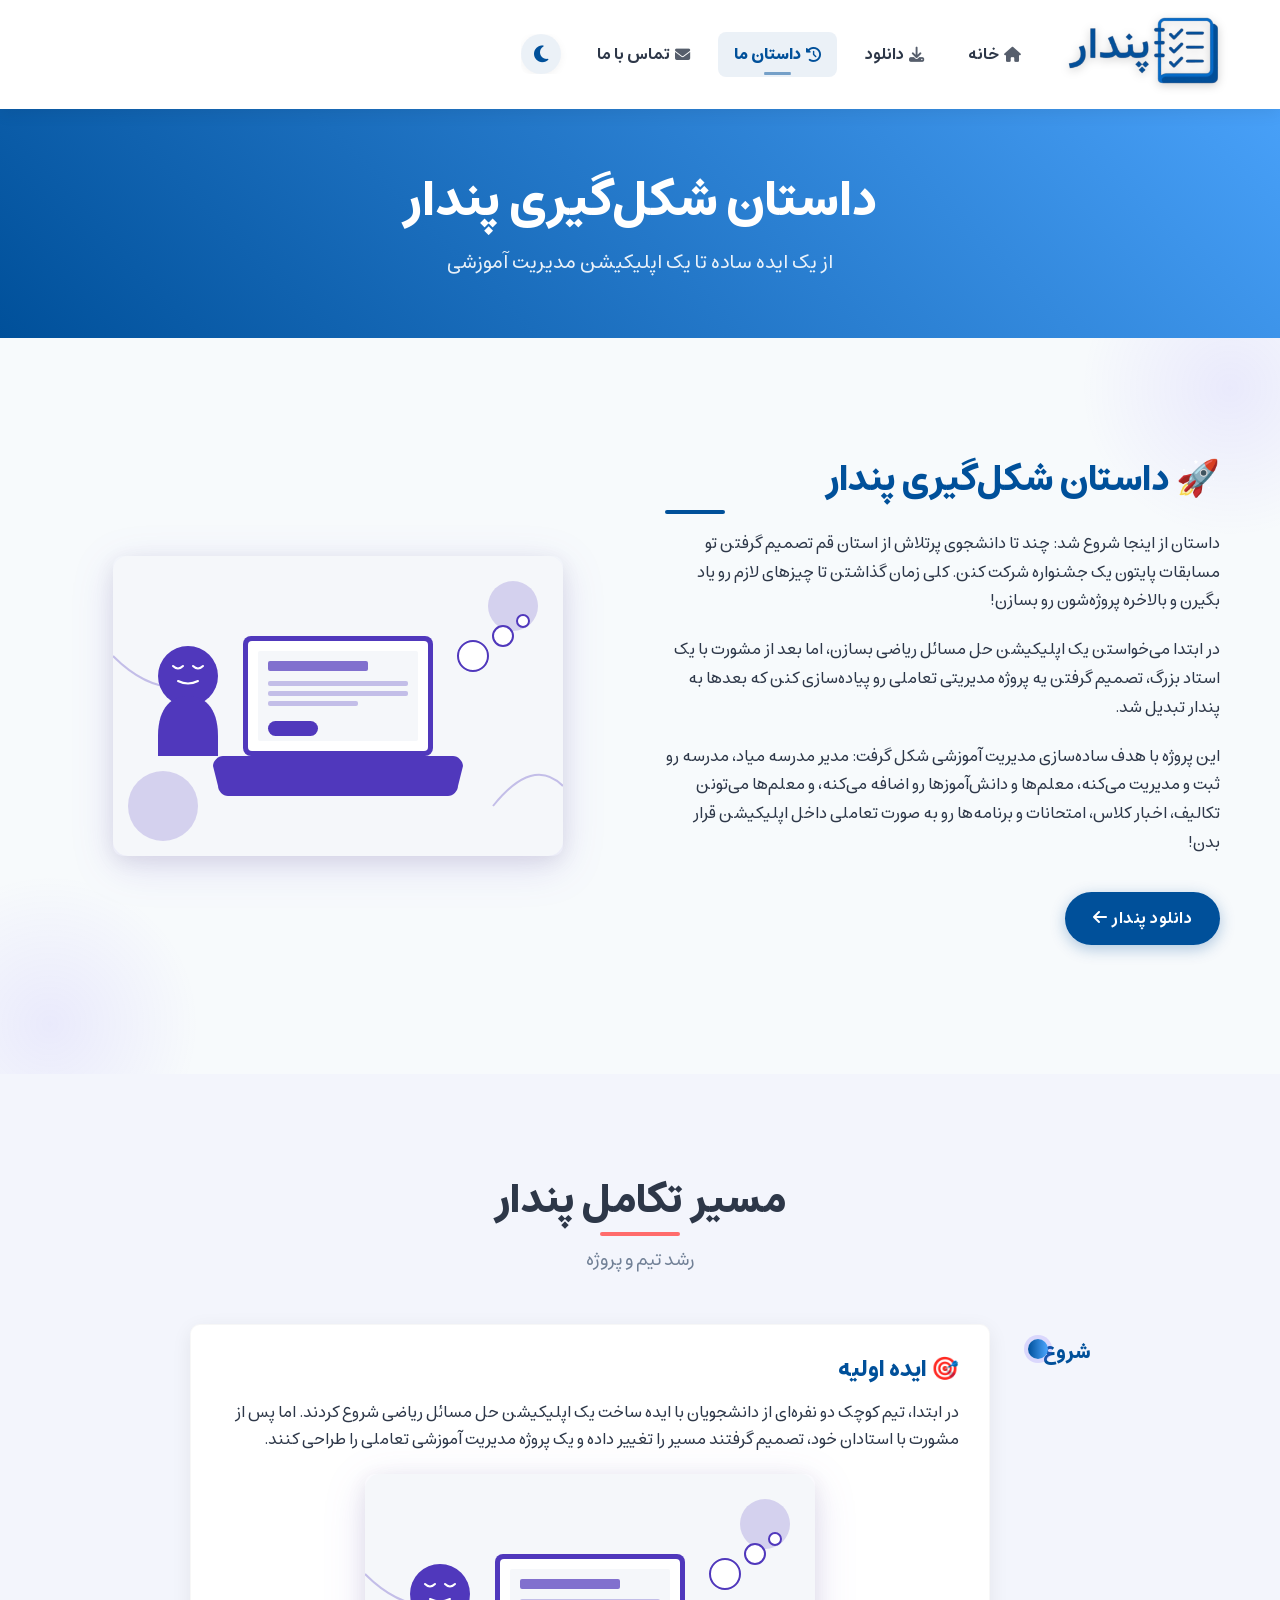
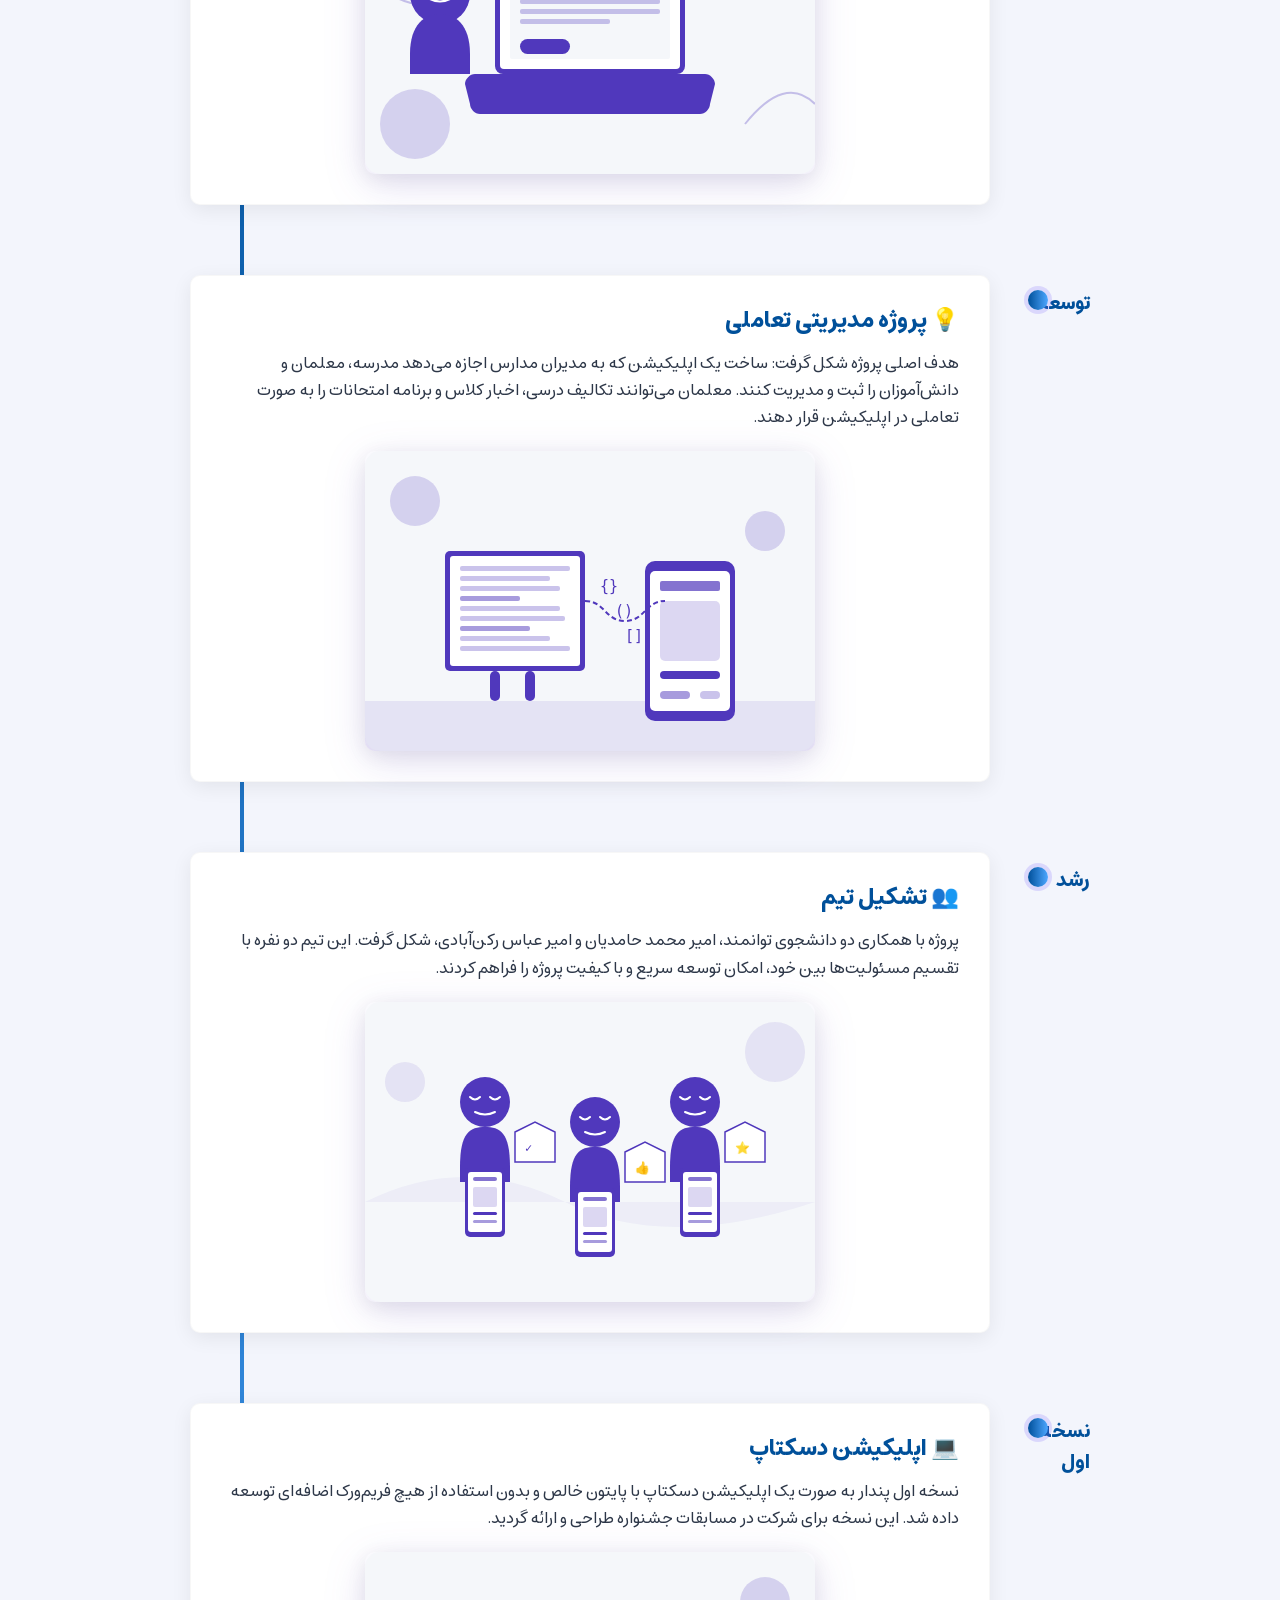
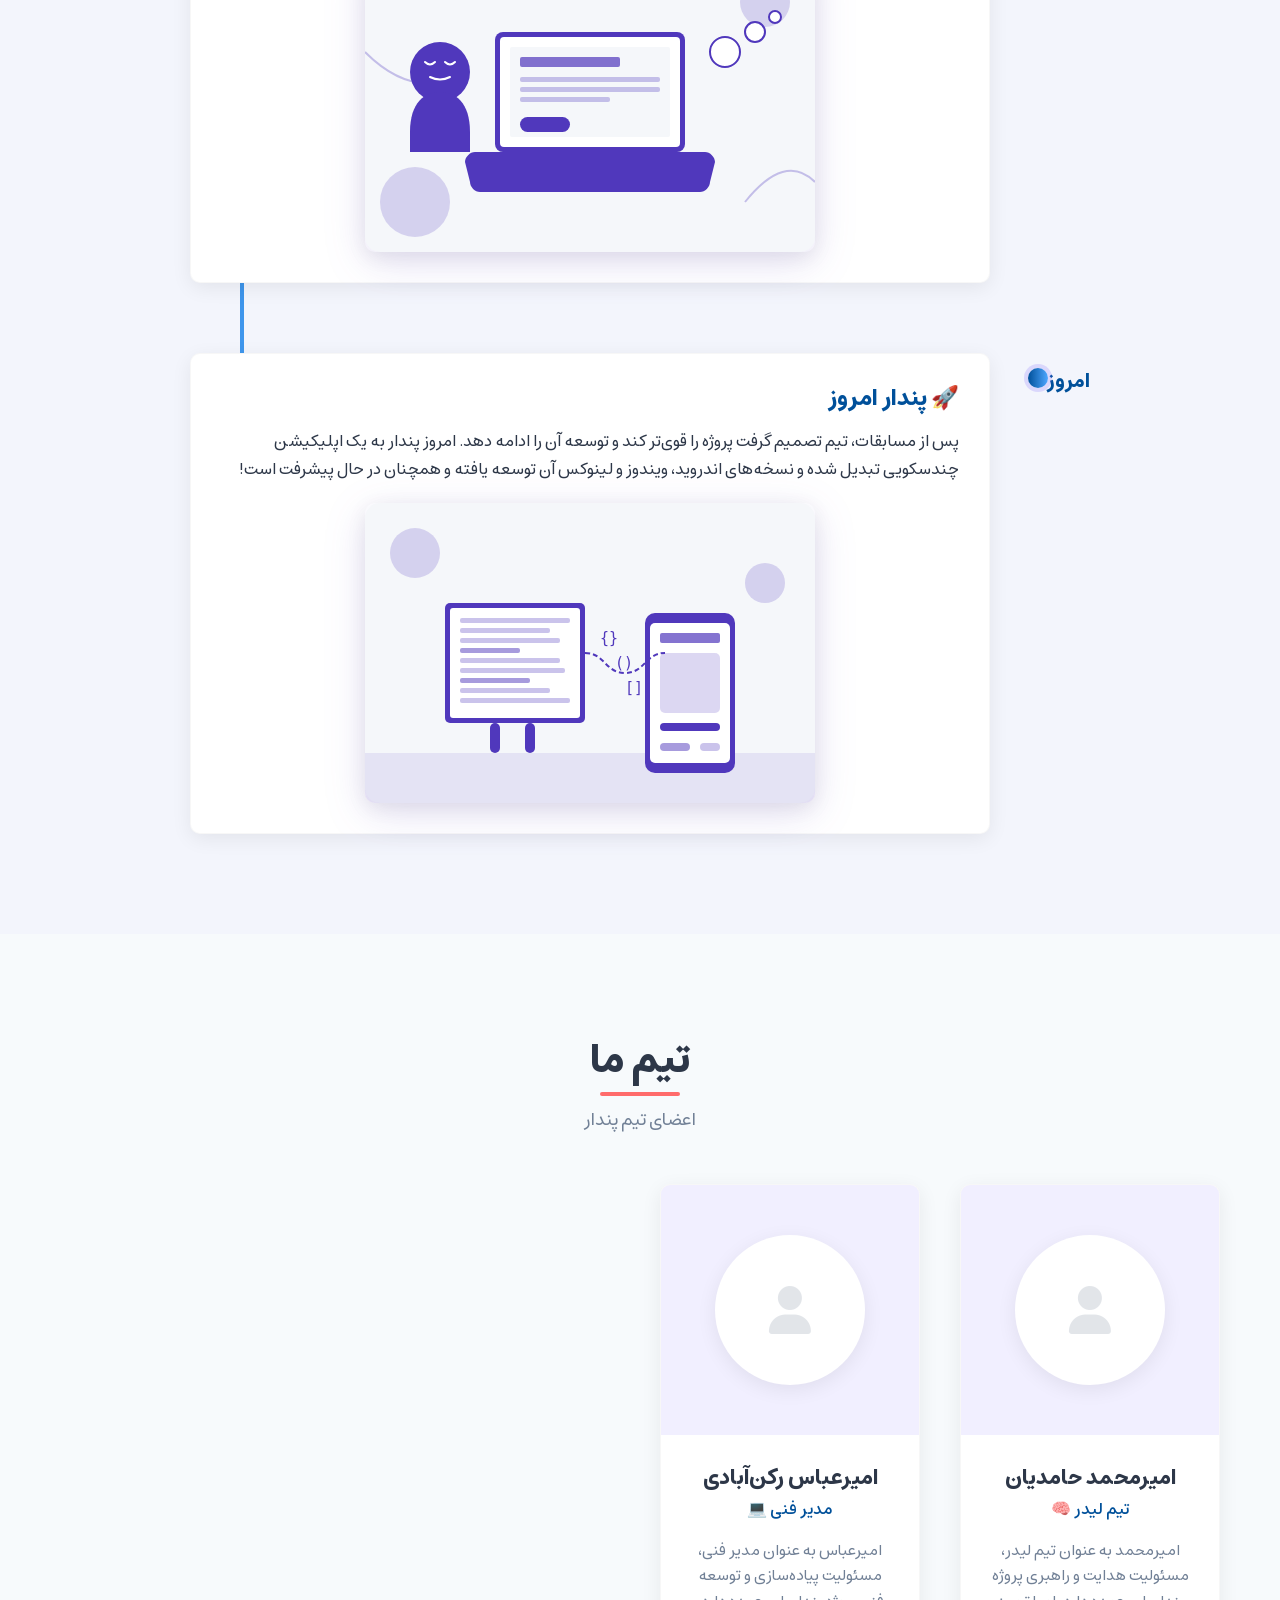
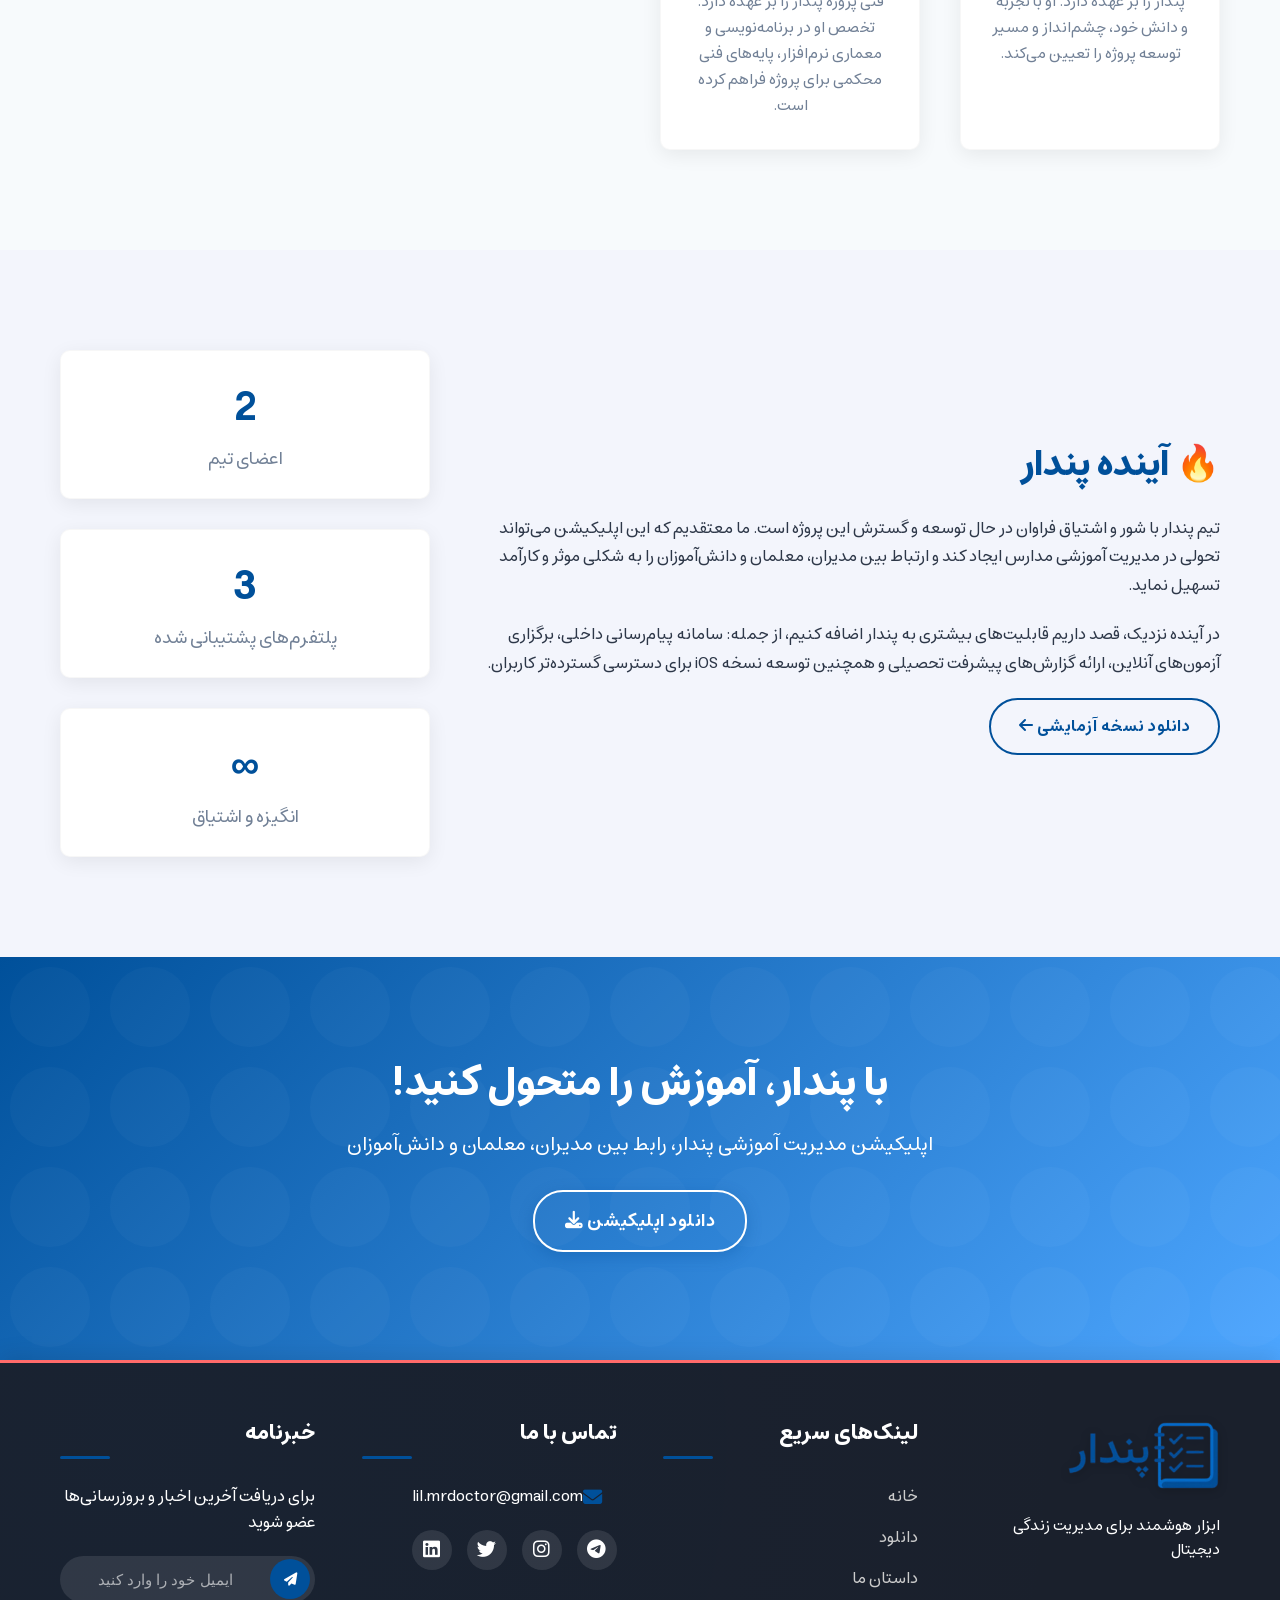
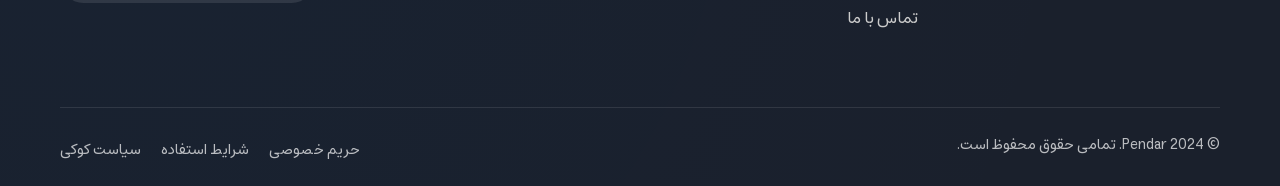
==== story.html @ fd45c507 "Add files via upload" ====
<!DOCTYPE html>
<html lang="fa" dir="rtl">
<head>
    <meta charset="UTF-8">
    <meta name="viewport" content="width=device-width, initial-scale=1.0">
    <title>داستان شکل‌گیری پندار | سامانه مدیریت آموزشی</title>
    <meta name="description" content="داستان شکل‌گیری پندار، اپلیکیشن مدیریت آموزشی که توسط دانشجویان قمی طراحی شد. آشنایی با تیم توسعه‌دهنده و مسیر تکامل پروژه از ایده تا محصول.">
    <meta name="keywords" content="پندار, داستان پندار, تیم پندار, سامانه آموزشی, استارتاپ دانشجویی, مدیریت مدارس">
    <meta name="author" content="تیم پندار">
    <meta name="robots" content="index, follow">
    <meta property="og:title" content="داستان شکل‌گیری پندار | تیم توسعه‌دهنده اپلیکیشن مدیریت آموزشی">
    <meta property="og:description" content="آشنایی با داستان شکل‌گیری اپلیکیشن پندار و تیم دو نفره توسعه‌دهنده آن. پندار با هدف ساده‌سازی مدیریت آموزشی مدارس ایجاد شده است.">
    <meta property="og:image" content="images/story-1.svg">
    <meta property="og:url" content="https://pendar-app.ir/story.html">
    <meta property="og:type" content="article">
    <meta name="twitter:card" content="summary_large_image">
    <meta name="twitter:title" content="داستان شکل‌گیری پندار | تیم توسعه‌دهنده">
    <meta name="twitter:description" content="آشنایی با تیم توسعه‌دهنده اپلیکیشن پندار و مسیر تکامل این پروژه">
    <meta name="twitter:image" content="images/story-1.svg">
    <link rel="canonical" href="https://pendar-app.ir/story.html">
    <link rel="icon" href="images/favicon.svg" type="image/svg+xml">
    <link rel="icon" href="images/logo.png" type="image/png" sizes="32x32">
    <link rel="icon" href="images/logo.png" type="image/png" sizes="16x16">
    <link rel="apple-touch-icon" href="images/logo.png">
    <link rel="stylesheet" href="css/style.css">
    <link rel="stylesheet" href="css/dark-theme.css" id="theme-style" disabled>
    <link rel="stylesheet" href="https://cdnjs.cloudflare.com/ajax/libs/font-awesome/6.4.0/css/all.min.css">
    <link rel="preconnect" href="https://fonts.googleapis.com">
    <link rel="preconnect" href="https://fonts.gstatic.com" crossorigin>
    <style>
        @font-face {
            font-family: 'Estedad';
            src: url('Estedad-v5.0-Fontjo.com/Estedad\[wght\,kshd\].woff2') format('woff2'),
                 url('Estedad-v5.0-Fontjo.com/Estedad\[wght\,kshd\].ttf') format('truetype');
            font-weight: 100 900;
            font-style: normal;
            font-display: swap;
        }
    </style>
    <link href="https://fonts.googleapis.com/css2?family=Vazirmatn:wght@300;400;500;700&display=swap" rel="stylesheet">
</head>
<body class="light-theme">
    <header>
        <nav class="navbar">
            <div class="container">
                <div class="nav-section">
                    <div class="logo">
                        <a href="index.html">
                            <img src="images/logo.png" alt="لوگو سامانه مدیریت آموزشی پندار" class="logo-img">
                        </a>
                    </div>
                    <ul class="nav-menu">
                        <li class="nav-item"><a href="index.html" class="nav-link"><i class="fas fa-home"></i> خانه</a></li>
                        <li class="nav-item"><a href="download.html" class="nav-link"><i class="fas fa-download"></i> دانلود</a></li>
                        <li class="nav-item active"><a href="story.html" class="nav-link"><i class="fas fa-history"></i> داستان ما</a></li>
                        <li class="nav-item"><a href="contact.html" class="nav-link"><i class="fas fa-envelope"></i> تماس با ما</a></li>
                        <li class="nav-item">
                            <div class="theme-switcher">
                                <button id="theme-toggle" aria-label="Toggle theme">
                                    <i class="fas fa-moon"></i>
                                </button>
                            </div>
                        </li>
                    </ul>
                </div>
                <div class="mobile-nav-controls">
                    <div class="mobile-theme-toggle" id="theme-toggle-mobile" aria-label="Toggle theme">
                        <i class="fas fa-moon"></i>
                    </div>
                    <div class="menu-toggle" aria-label="Open menu">
                        <i class="fas fa-bars"></i>
                    </div>
                </div>
            </div>
        </nav>
        <div class="page-header">
            <div class="container">
                <h1 class="page-title">داستان شکل‌گیری پندار</h1>
                <p class="page-description">از یک ایده ساده تا یک اپلیکیشن مدیریت آموزشی</p>
            </div>
        </div>
    </header>

    <section class="story-intro animate-on-scroll">
        <div class="container">
            <div class="story-content">
                <div class="story-text">
                    <h2>🚀 داستان شکل‌گیری پندار</h2>
                    <p>داستان از اینجا شروع شد: چند تا دانشجوی پرتلاش از استان قم تصمیم گرفتن تو مسابقات پایتون یک جشنواره شرکت کنن. کلی زمان گذاشتن تا چیزهای لازم رو یاد بگیرن و بالاخره پروژه‌شون رو بسازن!</p>
                    <p>در ابتدا می‌خواستن یک اپلیکیشن حل مسائل ریاضی بسازن، اما بعد از مشورت با یک استاد بزرگ، تصمیم گرفتن یه پروژه مدیریتی تعاملی رو پیاده‌سازی کنن که بعدها به پندار تبدیل شد.</p>
                    <p>این پروژه با هدف ساده‌سازی مدیریت آموزشی شکل گرفت: مدیر مدرسه میاد، مدرسه رو ثبت و مدیریت می‌کنه، معلم‌ها و دانش‌آموزها رو اضافه می‌کنه، و معلم‌ها می‌تونن تکالیف، اخبار کلاس، امتحانات و برنامه‌ها رو به صورت تعاملی داخل اپلیکیشن قرار بدن!</p>
                    <a href="download.html" class="btn btn-primary">دانلود پندار <i class="fas fa-arrow-left"></i></a>
                </div>
                <div class="story-image">
                    <img src="images/story-1.svg" alt="Pendar Journey" width="450" height="300" class="svg-image">
                </div>
            </div>
        </div>
    </section>

    <section class="timeline-section">
        <div class="container">
            <h2 class="section-title">مسیر تکامل پندار</h2>
            <p class="section-subtitle">رشد تیم و پروژه</p>
            
            <div class="timeline">
                <div class="timeline-item animate-on-scroll">
                    <div class="timeline-dot"></div>
                    <div class="timeline-date">شروع</div>
                    <div class="timeline-content">
                        <h3>🎯 ایده اولیه</h3>
                        <p>در ابتدا، تیم کوچک دو نفره‌ای از دانشجویان با ایده ساخت یک اپلیکیشن حل مسائل ریاضی شروع کردند. اما پس از مشورت با استادان خود، تصمیم گرفتند مسیر را تغییر داده و یک پروژه مدیریت آموزشی تعاملی را طراحی کنند.</p>
                        <div class="timeline-img">
                            <img src="images/story-1.svg" alt="Initial Idea" width="450" height="300" class="svg-image">
                        </div>
                    </div>
                </div>
                
                <div class="timeline-item animate-on-scroll">
                    <div class="timeline-dot"></div>
                    <div class="timeline-date">توسعه</div>
                    <div class="timeline-content">
                        <h3>💡 پروژه مدیریتی تعاملی</h3>
                        <p>هدف اصلی پروژه شکل گرفت: ساخت یک اپلیکیشن که به مدیران مدارس اجازه می‌دهد مدرسه، معلمان و دانش‌آموزان را ثبت و مدیریت کنند. معلمان می‌توانند تکالیف درسی، اخبار کلاس و برنامه امتحانات را به صورت تعاملی در اپلیکیشن قرار دهند.</p>
                        <div class="timeline-img">
                            <img src="images/story-2.svg" alt="Interactive Management Project" width="450" height="300" class="svg-image">
                        </div>
                    </div>
                </div>
                
                <div class="timeline-item animate-on-scroll">
                    <div class="timeline-dot"></div>
                    <div class="timeline-date">رشد</div>
                    <div class="timeline-content">
                        <h3>👥 تشکیل تیم</h3>
                        <p>پروژه با همکاری دو دانشجوی توانمند، امیر محمد حامدیان و امیر عباس رکن‌آبادی، شکل گرفت. این تیم دو نفره با تقسیم مسئولیت‌ها بین خود، امکان توسعه سریع و با کیفیت پروژه را فراهم کردند.</p>
                        <div class="timeline-img">
                            <img src="images/story-3.svg" alt="Team Growth" width="450" height="300" class="svg-image">
                        </div>
                    </div>
                </div>
                
                <div class="timeline-item animate-on-scroll">
                    <div class="timeline-dot"></div>
                    <div class="timeline-date">نسخه اول</div>
                    <div class="timeline-content">
                        <h3>💻 اپلیکیشن دسکتاپ</h3>
                        <p>نسخه اول پندار به صورت یک اپلیکیشن دسکتاپ با پایتون خالص و بدون استفاده از هیچ فریم‌ورک اضافه‌ای توسعه داده شد. این نسخه برای شرکت در مسابقات جشنواره طراحی و ارائه گردید.</p>
                        <div class="timeline-img">
                            <img src="images/story-1.svg" alt="Desktop Application" width="450" height="300" class="svg-image">
                        </div>
                    </div>
                </div>
                
                <div class="timeline-item animate-on-scroll">
                    <div class="timeline-dot"></div>
                    <div class="timeline-date">امروز</div>
                    <div class="timeline-content">
                        <h3>🚀 پندار امروز</h3>
                        <p>پس از مسابقات، تیم تصمیم گرفت پروژه را قوی‌تر کند و توسعه آن را ادامه دهد. امروز پندار به یک اپلیکیشن چندسکویی تبدیل شده و نسخه‌های اندروید، ویندوز و لینوکس آن توسعه یافته و همچنان در حال پیشرفت است!</p>
                        <div class="timeline-img">
                            <img src="images/story-2.svg" alt="Pendar Today" width="450" height="300" class="svg-image">
                        </div>
                    </div>
                </div>
            </div>
        </div>
    </section>

    <section class="team-section">
        <div class="container">
            <h2 class="section-title">تیم ما</h2>
            <p class="section-subtitle">اعضای تیم پندار</p>
            
            <div class="team-grid animate-on-scroll" style="justify-content: center;">
                <div class="team-member">
                    <div class="member-image">
                        <div class="member-photo"></div>
                    </div>
                    <div class="member-info">
                        <h3>امیرمحمد حامدیان</h3>
                        <p class="member-role">تیم لیدر 🧠</p>
                        <p class="member-bio">امیرمحمد به عنوان تیم لیدر، مسئولیت هدایت و راهبری پروژه پندار را بر عهده دارد. او با تجربه و دانش خود، چشم‌انداز و مسیر توسعه پروژه را تعیین می‌کند.</p>
                    </div>
                </div>
                
                <div class="team-member">
                    <div class="member-image">
                        <div class="member-photo"></div>
                    </div>
                    <div class="member-info">
                        <h3>امیرعباس رکن‌آبادی</h3>
                        <p class="member-role">مدیر فنی 💻</p>
                        <p class="member-bio">امیرعباس به عنوان مدیر فنی، مسئولیت پیاده‌سازی و توسعه فنی پروژه پندار را بر عهده دارد. تخصص او در برنامه‌نویسی و معماری نرم‌افزار، پایه‌های فنی محکمی برای پروژه فراهم کرده است.</p>
                    </div>
                </div>
            </div>
        </div>
    </section>

    <section class="vision-section">
        <div class="container">
            <div class="vision-content animate-on-scroll">
                <div class="vision-text">
                    <h2>🔥 آینده پندار</h2>
                    <p>تیم پندار با شور و اشتیاق فراوان در حال توسعه و گسترش این پروژه است. ما معتقدیم که این اپلیکیشن می‌تواند تحولی در مدیریت آموزشی مدارس ایجاد کند و ارتباط بین مدیران، معلمان و دانش‌آموزان را به شکلی موثر و کارآمد تسهیل نماید.</p>
                    <p>در آینده نزدیک، قصد داریم قابلیت‌های بیشتری به پندار اضافه کنیم، از جمله: سامانه پیام‌رسانی داخلی، برگزاری آزمون‌های آنلاین، ارائه گزارش‌های پیشرفت تحصیلی و همچنین توسعه نسخه iOS برای دسترسی گسترده‌تر کاربران.</p>
                    <a href="download.html" class="btn btn-outline">دانلود نسخه آزمایشی <i class="fas fa-arrow-left"></i></a>
                </div>
                <div class="vision-stats">
                    <div class="stat-item">
                        <span class="stat-value">2</span>
                        <span class="stat-label">اعضای تیم</span>
                    </div>
                    <div class="stat-item">
                        <span class="stat-value">3</span>
                        <span class="stat-label">پلتفرم‌های پشتیبانی شده</span>
                    </div>
                    <div class="stat-item">
                        <span class="stat-value">∞</span>
                        <span class="stat-label">انگیزه و اشتیاق</span>
                    </div>
                </div>
            </div>
        </div>
    </section>

    <section class="cta-section animate-on-scroll">
        <div class="container">
            <div class="cta-content">
                <h2>با پندار، آموزش را متحول کنید!</h2>
                <p>اپلیکیشن مدیریت آموزشی پندار، رابط بین مدیران، معلمان و دانش‌آموزان</p>
                <a href="download.html" class="btn btn-primary">دانلود اپلیکیشن <i class="fas fa-download"></i></a>
            </div>
        </div>
    </section>

    <footer>
        <div class="container">
            <div class="footer-content">
                <div class="footer-logo">
                    <img src="images/logo.png" alt="Pendar Logo" class="logo-img">
                    <p>ابزار هوشمند برای مدیریت زندگی دیجیتال</p>
                </div>
                <div class="footer-links">
                    <h4>لینک‌های سریع</h4>
                    <ul>
                        <li><a href="index.html">خانه</a></li>
                        <li><a href="download.html">دانلود</a></li>
                        <li><a href="story.html">داستان ما</a></li>
                        <li><a href="contact.html">تماس با ما</a></li>
                    </ul>
                </div>
                <div class="footer-contact">
                    <h4>تماس با ما</h4>
                    <p><i class="fas fa-envelope"></i> lil.mrdoctor@gmail.com</p>
                    <div class="social-links">
                        <a href="#" aria-label="Telegram"><i class="fab fa-telegram"></i></a>
                        <a href="#" aria-label="Instagram"><i class="fab fa-instagram"></i></a>
                        <a href="#" aria-label="Twitter"><i class="fab fa-twitter"></i></a>
                        <a href="#" aria-label="LinkedIn"><i class="fab fa-linkedin"></i></a>
                    </div>
                </div>
                <div class="footer-newsletter">
                    <h4>خبرنامه</h4>
                    <p>برای دریافت آخرین اخبار و بروزرسانی‌ها عضو شوید</p>
                    <form class="newsletter-form">
                        <input type="email" placeholder="ایمیل خود را وارد کنید" required>
                        <button type="submit"><i class="fas fa-paper-plane"></i></button>
                    </form>
                </div>
            </div>
            <div class="footer-bottom">
                <p>© 2024 Pendar. تمامی حقوق محفوظ است.</p>
                <div class="footer-bottom-links">
                    <a href="#">حریم خصوصی</a>
                    <a href="#">شرایط استفاده</a>
                    <a href="#">سیاست کوکی</a>
                </div>
            </div>
        </div>
    </footer>

    <script src="js/script.js"></script>
</body>
</html>
---- css/style.css ----
/* Base & Reset Styles */
:root[data-theme="light"] {
    --primary-color: #00509a;
    --secondary-color: #4DA6FF;
    --accent-color: #FF6B6B;
    --accent-soft: #FFAE57;
    --text-color: #2D3748;
    --text-light: #718096;
    --bg-color: #F7FAFC;
    --card-bg: #FFFFFF;
    --header-bg: linear-gradient(45deg, #00509a, #4DA6FF);
    --footer-bg: #1A202C;
    --shadow: 0 5px 20px rgba(0, 0, 0, 0.07);
    --shadow-hover: 0 10px 30px rgba(0, 80, 154, 0.15);
    --border-radius: 10px;
    --transition: all 0.3s ease;
    --menu-bg: #FFFFFF;
}

:root[data-theme="dark"] {
    --primary-color: #00509a;
    --secondary-color: #4DA6FF;
    --accent-color: #FF6B6B;
    --accent-soft: #FFAE57;
    --text-color: #E2E8F0;
    --text-light: #A0AEC0;
    --bg-color: #1A202C;
    --card-bg: #2D3748;
    --header-bg: linear-gradient(45deg, #00509a, #4DA6FF);
    --footer-bg: #171923;
    --shadow: 0 5px 20px rgba(0, 0, 0, 0.3);
    --shadow-hover: 0 10px 30px rgba(0, 80, 154, 0.2);
    --menu-bg: #000000;
}

* {
    margin: 0;
    padding: 0;
    box-sizing: border-box;
}

html {
    scroll-behavior: smooth;
}

body {
    font-family: 'Estedad', sans-serif;
    line-height: 1.6;
    color: var(--text-color);
    background-color: var(--bg-color);
    transition: background-color 0.3s ease, color 0.3s ease;
}

a {
    text-decoration: none;
    color: var(--primary-color);
    transition: var(--transition);
}

a:hover {
    color: var(--secondary-color);
}

ul {
    list-style: none;
}

img {
    max-width: 100%;
    height: auto;
}

.container {
    max-width: 1200px;
    margin: 0 auto;
    padding: 0 20px;
}

/* Typography */
h1, h2, h3, h4, h5, h6 {
    font-weight: 700;
    line-height: 1.3;
    margin-bottom: 15px;
}

.section-title {
    text-align: center;
    font-size: 2.5rem;
    margin-bottom: 20px;
    position: relative;
}

.section-title::after {
    content: '';
    position: absolute;
    bottom: -10px;
    left: 50%;
    transform: translateX(-50%);
    width: 80px;
    height: 4px;
    background: #FF6B6B;
    border-radius: 2px;
}

.section-subtitle {
    text-align: center;
    color: var(--text-light);
    max-width: 700px;
    margin: 0 auto 50px;
    font-size: 1.1rem;
}

/* Buttons */
.btn {
    display: inline-block;
    padding: 14px 28px;
    border-radius: 30px;
    font-weight: 600;
    cursor: pointer;
    transition: var(--transition);
    text-align: center;
    border: none;
    outline: none;
    position: relative;
    overflow: hidden;
    z-index: 1;
    letter-spacing: 0.5px;
}

.btn::before {
    content: '';
    position: absolute;
    top: 0;
    left: 0;
    width: 0%;
    height: 100%;
    background-color: rgba(255, 255, 255, 0.2);
    transition: all 0.5s ease;
    z-index: -1;
    transform: skewX(-15deg);
}

.btn:hover::before {
    width: 100%;
}

.btn-primary {
    background-color: var(--primary-color);
    color: white;
    box-shadow: 0 4px 15px rgba(0, 80, 154, 0.3);
}

.btn-primary:hover {
    background-color: var(--secondary-color);
    transform: translateY(-3px);
    box-shadow: 0 10px 20px rgba(0, 80, 154, 0.4);
    color: white;
}

.btn-outline {
    background-color: transparent;
    color: var(--primary-color);
    border: 2px solid var(--primary-color);
}

.btn-outline:hover {
    background-color: var(--primary-color);
    color: white;
    transform: translateY(-3px);
}

/* Header & Navigation */
header {
    background: var(--header-bg);
    color: white;
    position: relative;
    padding-top: 90px;
}

.navbar {
    padding: 15px 0;
    display: flex;
    align-items: center;
    position: fixed;
    top: 0;
    left: 0;
    right: 0;
    z-index: 1000;
    transition: all 0.3s ease;
    background-color: var(--menu-bg);
    border-bottom: none;
    box-shadow: 0 5px 15px rgba(0, 0, 0, 0.07);
    transition: all 0.4s ease;
}

.navbar.sticky {
    background-color: var(--menu-bg);
    padding: 12px 0;
    box-shadow: 0 5px 20px rgba(0, 0, 0, 0.12);
}

.dark-theme .navbar.sticky {
    background-color: var(--menu-bg);
    box-shadow: 0 5px 20px rgba(0, 0, 0, 0.3);
}

.navbar .container {
    display: flex;
    align-items: center;
    justify-content: flex-start;
    width: 100%;
    position: relative;
}

.logo {
    margin-left: 0;
    margin-right: 0;
    transition: var(--transition);
}

.logo-img { 
    height: 70px;
    width: auto;
    transition: var(--transition);
    filter: drop-shadow(0 2px 5px rgba(0, 0, 0, 0.2));
}

/* Maintain logo color in dark theme */
.dark-theme .logo-img {
    filter: drop-shadow(0 2px 5px rgba(0, 0, 0, 0.3));
}

.logo:hover {
    transform: scale(1.05);
}

.logo:hover .logo-img {
    filter: drop-shadow(0 4px 8px rgba(0, 0, 0, 0.3));
}

.dark-theme .logo:hover .logo-img {
    filter: drop-shadow(0 4px 8px rgba(0, 0, 0, 0.4));
}

/* ایجاد یک container برای منو و لوگو */
.nav-section {
    display: flex;
    align-items: center;
    justify-content: flex-start;
    width: 100%;
    gap: 30px;
}

.nav-menu {
    display: flex;
    gap: 12px;
    margin-left: auto;
}

.nav-item {
    border-radius: 8px;
    transition: all 0.3s cubic-bezier(0.25, 0.46, 0.45, 0.94);
    position: relative;
    overflow: hidden;
}

.nav-item::before {
    content: '';
    position: absolute;
    top: 0;
    left: 0;
    width: 100%;
    height: 100%;
    background: linear-gradient(45deg, rgba(0, 80, 154, 0.05), transparent);
    transform: translateX(-100%);
    transition: transform 0.3s ease;
    z-index: 0;
}

.nav-item:hover::before {
    transform: translateX(0);
}

.nav-item:not(.active):hover {
    transform: translateY(-3px);
}

/* افزودن خط زیر آیتم منوی فعال */
.nav-item.active::after {
    content: '';
    position: absolute;
    bottom: 2px;
    left: 15px;
    right: 15px;
    height: 3px;
    background: var(--primary-color);
    border-radius: 3px;
    transform: scaleX(0.3);
    transition: transform 0.3s ease, opacity 0.3s ease;
    opacity: 0.5;
}

.nav-item.active:hover::after {
    transform: scaleX(1);
    opacity: 1;
}

.nav-link {
    padding: 10px 16px;
    font-weight: 600;
    display: flex;
    align-items: center;
    color: var(--text-color);
    transition: color 0.3s ease;
    position: relative;
}

.nav-link i {
    margin-left: 8px;
    font-size: 0.95rem;
    transition: transform 0.3s ease, opacity 0.3s ease;
    opacity: 0.75;
}

.nav-link:hover i {
    opacity: 1;
    transform: translateX(-4px);
}

.nav-item.active {
    background-color: rgba(0, 80, 154, 0.08);
}

.nav-item.active .nav-link {
    color: var(--primary-color);
    font-weight: 700;
}

.nav-item.active .nav-link i {
    color: var(--primary-color);
    opacity: 1;
}

.navbar.sticky .nav-link {
    color: #8a2be2;
}

.dark-theme .navbar .nav-link {
    color: #ffffff;
}

.dark-theme .navbar.sticky .nav-link {
    color: #ffffff;
}

/* انتقال دکمه تغییر تم کنار منو */
.theme-switcher {
    display: flex;
    align-items: center;
    margin-right: 8px;
    position: relative;
    z-index: 5;
}

#theme-toggle {
    background: transparent;
    border: none;
    cursor: pointer;
    width: 40px;
    height: 40px;
    border-radius: 50%;
    display: flex;
    align-items: center;
    justify-content: center;
    color: var(--primary-color);
    font-size: 1.2rem;
    transition: all 0.3s ease;
    background-color: rgba(0, 80, 154, 0.08);
    box-shadow: 0 2px 8px rgba(0, 0, 0, 0.05);
}

.navbar.sticky #theme-toggle {
    color: var(--primary-color);
}

.dark-theme .navbar.sticky #theme-toggle {
    color: white;
}

#theme-toggle:hover {
    background-color: var(--primary-color);
    color: white;
}

.menu-toggle {
    display: none;
    color: var(--primary-color);
    cursor: pointer;
    width: 45px;
    height: 45px;
    border-radius: 12px;
    align-items: center;
    justify-content: center;
    font-size: 1.3rem;
    background-color: rgba(0, 80, 154, 0.07);
    transition: var(--transition);
    box-shadow: 0 2px 10px rgba(0, 0, 0, 0.05);
}

.navbar.sticky .menu-toggle {
    color: var(--primary-color);
}

.dark-theme .navbar.sticky .menu-toggle {
    color: white;
}

.menu-toggle:hover {
    background-color: var(--primary-color);
    color: white;
}

/* Hero Section */
.hero {
    padding: 70px 0 120px;
    overflow: hidden;
    position: relative;
}

.hero::after {
    content: '';
    position: absolute;
    bottom: 0;
    left: 0;
    width: 100%;
    height: 80px;
    background: linear-gradient(to top right, var(--bg-color) 49%, transparent 51%);
}

.hero .container {
    display: flex;
    justify-content: space-between;
    align-items: center;
    flex-wrap: wrap;
}

.hero-content {
    flex: 1;
    padding-right: 60px;
}

.hero-image {
    flex: 1;
    display: flex;
    justify-content: center;
    position: relative;
    overflow: hidden;
    min-height: 350px;
}

.hero-image::before {
    content: "";
    position: absolute;
    top: -5%;
    left: -5%;
    right: -5%;
    bottom: -5%;
    background: rgba(123, 97, 255, 0.08);
    border-radius: 30% 70% 70% 30% / 30% 30% 70% 70%;
    z-index: -1;
    animation: morphBlob 10s infinite alternate ease-in-out;
}

@keyframes morphBlob {
    0% {
        border-radius: 30% 70% 70% 30% / 30% 30% 70% 70%;
    }
    33% {
        border-radius: 70% 30% 30% 70% / 70% 70% 30% 30%;
    }
    66% {
        border-radius: 30% 30% 70% 70% / 70% 30% 30% 70%;
    }
    100% {
        border-radius: 70% 70% 30% 30% / 30% 70% 70% 30%;
    }
}

.hero-content h1 {
    position: relative;
    margin-bottom: 25px;
}

.hero-content h1::after {
    content: '';
    position: absolute;
    bottom: -15px;
    left: 0;
    width: 70px;
    height: 3px;
    background-color: #FF6B6B;
    transition: width 0.5s ease;
}

.hero-content:hover h1::after {
    width: 120px;
}

.animated-title {
    font-size: 2.8rem;
    line-height: 1.3;
    margin-bottom: 15px;
    font-weight: 800;
    animation: fadeInUp 1s ease;
}

.animated-title span {
    color: var(--primary-color);
}

.animated-subtitle {
    font-size: 1.1rem;
    margin-bottom: 30px;
    max-width: 600px;
    animation: fadeInUp 1s ease 0.2s forwards;
    opacity: 0;
}

.animated-btn {
    animation: fadeInUp 1s ease 0.6s forwards;
    opacity: 0;
}

.animated-image {
    animation: fadeInRight 1s ease 0.9s forwards, float-image 8s ease-in-out infinite;
    opacity: 0;
    transform: translateX(50px);
    max-width: 100%;
    width: 500px;
    height: auto;
    object-fit: contain;
    filter: drop-shadow(0 15px 30px rgba(0, 0, 0, 0.2));
    transition: all 0.5s ease;
}

.hero-image:hover .animated-image {
    transform: scale(1.03) translateY(-8px);
    filter: drop-shadow(0 25px 40px rgba(0, 0, 0, 0.25));
}

@keyframes float-image {
    0% {
        transform: translateY(0px) rotate(0deg);
    }
    25% {
        transform: translateY(-10px) rotate(1deg);
    }
    50% {
        transform: translateY(0px) rotate(0deg);
    }
    75% {
        transform: translateY(10px) rotate(-1deg);
    }
    100% {
        transform: translateY(0px) rotate(0deg);
    }
}

/* Features Section */
.features {
    padding: 120px 0;
    position: relative;
    overflow: hidden;
}

.features::before {
    content: '';
    position: absolute;
    top: 0;
    right: 0;
    width: 300px;
    height: 300px;
    background: radial-gradient(circle, rgba(123, 97, 255, 0.1) 0%, rgba(123, 97, 255, 0) 70%);
    border-radius: 50%;
    z-index: -1;
}

.features-grid {
    display: grid;
    grid-template-columns: repeat(auto-fit, minmax(280px, 1fr));
    gap: 30px;
}

.feature-card {
    background-color: var(--card-bg);
    border-radius: var(--border-radius);
    padding: 30px;
    text-align: center;
    box-shadow: var(--shadow);
    transition: var(--transition);
    position: relative;
    overflow: hidden;
    z-index: 1;
    border-top: 3px solid transparent;
}

.feature-card::before {
    content: '';
    position: absolute;
    top: 0;
    left: 0;
    width: 100%;
    height: 100%;
    background: linear-gradient(45deg, rgba(0, 80, 154, 0.05), transparent);
    z-index: -1;
    opacity: 0;
    transition: var(--transition);
}

.feature-card:hover {
    transform: translateY(-10px);
    box-shadow: var(--shadow-hover);
    border-top: 3px solid #FF6B6B;
}

.feature-card:hover::before {
    opacity: 1;
}

.feature-icon {
    font-size: 3rem;
    margin-bottom: 25px;
    color: var(--primary-color);
    transition: all 0.3s ease;
    background: rgba(123, 97, 255, 0.1);
    width: 80px;
    height: 80px;
    display: flex;
    align-items: center;
    justify-content: center;
    border-radius: 20px;
    margin: 0 auto 25px;
}

.feature-card:hover .feature-icon {
    background: var(--primary-color);
    color: white;
    transform: rotateY(180deg);
}

.feature-card h3 {
    margin-bottom: 15px;
    font-size: 1.5rem;
    transition: all 0.3s ease;
}

.feature-card:hover h3 {
    color: var(--primary-color);
}

.feature-card p {
    color: var(--text-light);
    transition: all 0.3s ease;
}

/* Testimonials Section */
.testimonials {
    padding: 120px 0;
    background-color: rgba(123, 97, 255, 0.03);
    position: relative;
    overflow: hidden;
}

.dark-theme .testimonials {
    background-color: rgba(123, 97, 255, 0.05);
}

.testimonials::after {
    content: '';
    position: absolute;
    bottom: 0;
    left: 0;
    width: 100%;
    height: 100px;
    background: linear-gradient(to bottom, transparent, var(--bg-color));
    z-index: 1;
}

.testimonial-slider {
    max-width: 800px;
    margin: 0 auto;
    position: relative;
    overflow: hidden;
}

.testimonial-slide {
    background-color: var(--card-bg);
    border-radius: var(--border-radius);
    padding: 30px;
    margin: 20px;
    position: relative;
    box-shadow: var(--shadow);
    transition: var(--transition);
    border-left: 4px solid #FF6B6B;
}

.testimonial-slide::before {
    content: '"';
    position: absolute;
    top: 25px;
    left: 25px;
    font-size: 6rem;
    color: var(--primary-color);
    opacity: 0.1;
    font-family: Georgia, serif;
    line-height: 1;
}

.testimonial-content p {
    font-style: italic;
    font-size: 1.1rem;
    margin-bottom: 25px;
    position: relative;
    z-index: 1;
}

.testimonial-author {
    display: flex;
    align-items: center;
    justify-content: flex-end;
}

.author-info {
    text-align: right;
}

.author-name {
    font-weight: 600;
    font-size: 1.1rem;
    color: var(--primary-color);
}

.author-title {
    font-size: 0.9rem;
    color: var(--text-light);
}

.testimonial-controls {
    display: flex;
    justify-content: center;
    margin-top: 40px;
    position: relative;
    z-index: 2;
}

.prev-btn, .next-btn {
    background-color: var(--primary-color);
    color: white;
    border: none;
    border-radius: 50%;
    width: 50px;
    height: 50px;
    display: flex;
    align-items: center;
    justify-content: center;
    cursor: pointer;
    margin: 0 10px;
    transition: all 0.3s ease;
    box-shadow: 0 4px 15px rgba(123, 97, 255, 0.3);
}

.prev-btn:hover, .next-btn:hover {
    background-color: var(--secondary-color);
    transform: translateY(-3px);
    box-shadow: 0 8px 20px rgba(123, 97, 255, 0.4);
}

/* Footer */
footer {
    background-color: var(--footer-bg);
    color: #fff;
    padding: 60px 0 20px;
    position: relative;
    overflow: hidden;
    box-shadow: 0 -5px 20px rgba(0, 0, 0, 0.1);
}

/* Add an orange line above the footer */
footer::before {
    content: '';
    position: absolute;
    top: 0;
    left: 0;
    width: 100%;
    height: 3px;
    background-color: #FF6B6B;
    z-index: 1;
}

footer::after {
    content: '';
    position: absolute;
    top: 0;
    left: 0;
    width: 100%;
    height: 100%;
    background-image: radial-gradient(circle at 10% 20%, rgba(0, 80, 154, 0.05) 0%, transparent 80%);
    z-index: 0;
}

.footer-content {
    display: flex;
    flex-wrap: wrap;
    justify-content: space-between;
    margin-bottom: 40px;
    position: relative;
    z-index: 2;
}

.footer-logo {
    flex: 0 0 22%;
    margin-bottom: 20px;
}

.footer-logo .logo-img {
    height: 70px;
    width: auto;
    margin-bottom: 15px;
    filter: drop-shadow(0 2px 5px rgba(0, 0, 0, 0.2));
    transition: all 0.3s ease;
}

.footer-logo p {
    font-size: 0.95rem;
    margin-bottom: 20px;
    line-height: 1.6;
}

.footer-links, 
.footer-contact, 
.footer-newsletter {
    flex: 0 0 22%;
    margin-bottom: 20px;
}

.footer-links h4,
.footer-contact h4,
.footer-newsletter h4 {
    font-size: 1.3rem;
    margin-bottom: 25px;
    position: relative;
    padding-bottom: 12px;
}

.footer-links h4::after,
.footer-contact h4::after,
.footer-newsletter h4::after {
    content: '';
    position: absolute;
    left: 0;
    bottom: 0;
    width: 50px;
    height: 3px;
    background: var(--primary-color);
    border-radius: 2px;
    transition: width 0.3s ease;
}

.footer-links:hover h4::after,
.footer-contact:hover h4::after,
.footer-newsletter:hover h4::after {
    width: 70px;
}

.footer-links ul li {
    margin-bottom: 15px;
}

.footer-links ul li a {
    color: #ccc;
    transition: all 0.3s ease;
    position: relative;
}

.footer-links ul li a:hover {
    color: #fff;
    padding-left: 5px;
}

.footer-contact p {
    margin-bottom: 20px;
    display: flex;
    align-items: center;
    transition: all 0.3s ease;
}

.footer-contact p i {
    margin-right: 15px;
    color: var(--primary-color);
    font-size: 1.2rem;
}

.social-links {
    display: flex;
    gap: 15px;
    margin-top: 20px;
}

.social-links a {
    display: inline-flex;
    align-items: center;
    justify-content: center;
    width: 40px;
    height: 40px;
    border-radius: 50%;
    background-color: rgba(255, 255, 255, 0.1);
    color: #fff;
    font-size: 1.2rem;
    transition: all 0.3s ease;
    overflow: hidden;
}

.social-links a:hover {
    background-color: var(--primary-color);
    transform: translateY(-5px);
}

.footer-newsletter p {
    margin-bottom: 20px;
}

.newsletter-form {
    position: relative;
}

.newsletter-form input {
    width: 100%;
    padding: 15px 45px 15px 15px;
    border-radius: 30px;
    border: none;
    background-color: rgba(255, 255, 255, 0.1);
    color: #fff;
    font-size: 0.95rem;
    transition: all 0.3s ease;
    box-shadow: inset 0 0 0 2px transparent;
    text-align: center;
    padding-right: 60px;
}

.newsletter-form input::placeholder {
    color: rgba(255, 255, 255, 0.6);
    text-align: center;
}

.newsletter-form button {
    position: absolute;
    top: 50%;
    right: 5px;
    transform: translateY(-50%);
    border: none;
    background-color: var(--primary-color);
    color: #fff;
    height: 40px;
    width: 40px;
    border-radius: 50%;
    cursor: pointer;
    transition: all 0.3s ease;
    z-index: 2;
}

.newsletter-form button:hover {
    background-color: #fff;
    color: var(--primary-color);
}

.footer-bottom {
    border-top: 1px solid rgba(255, 255, 255, 0.1);
    padding-top: 25px;
    display: flex;
    justify-content: space-between;
    align-items: center;
    flex-wrap: wrap;
    position: relative;
    z-index: 2;
}

.footer-bottom p {
    font-size: 0.9rem;
    color: rgba(255, 255, 255, 0.7);
    margin-bottom: 10px;
}

.footer-bottom-links {
    display: flex;
    gap: 20px;
}

.footer-bottom-links a {
    color: rgba(255, 255, 255, 0.7);
    font-size: 0.9rem;
    transition: all 0.3s ease;
}

.footer-bottom-links a:hover {
    color: #fff;
}

/* Footer Responsiveness */
@media (max-width: 992px) {
    .footer-logo,
    .footer-links,
    .footer-contact,
    .footer-newsletter {
        flex: 0 0 46%;
    }
    
    .footer-logo,
    .footer-links {
        margin-bottom: 40px;
    }
}

@media (max-width: 768px) {
    .footer-logo,
    .footer-links,
    .footer-contact,
    .footer-newsletter {
        flex: 0 0 100%;
        margin-bottom: 40px;
    }
    
    .footer-logo {
        text-align: center;
    }
    
    .footer-logo .logo-img {
        height: 55px;
        width: auto;
    }
    
    .footer-links h4,
    .footer-contact h4,
    .footer-newsletter h4 {
        text-align: center;
    }
    
    .footer-links h4::after,
    .footer-contact h4::after,
    .footer-newsletter h4::after {
        left: 50%;
        transform: translateX(-50%);
    }
    
    .footer-links ul {
        text-align: center;
    }
    
    .footer-contact p {
        justify-content: center;
    }
    
    .social-links {
        justify-content: center;
    }
    
    .footer-bottom {
        flex-direction: column;
        align-items: center;
        text-align: center;
    }
    
    .footer-bottom-links {
        margin-top: 15px;
    }
}

@media (max-width: 576px) {
    .footer-links h4,
    .footer-contact h4,
    .footer-newsletter h4 {
        font-size: 1.2rem;
    }
    
    .social-links a {
        width: 35px;
        height: 35px;
        font-size: 1rem;
    }
    
    .footer-bottom-links {
        gap: 15px;
        flex-wrap: wrap;
        justify-content: center;
    }
}

/* Footer animations */
@keyframes footerFadeIn {
    from {
        opacity: 0;
        transform: translateY(20px);
    }
    to {
        opacity: 1;
        transform: translateY(0);
    }
}

.footer-logo,
.footer-links,
.footer-contact,
.footer-newsletter {
    animation: footerFadeIn 0.5s ease forwards;
}

.footer-logo { animation-delay: 0.1s; }
.footer-links { animation-delay: 0.3s; }
.footer-contact { animation-delay: 0.5s; }
.footer-newsletter { animation-delay: 0.7s; }

.social-links a {
    animation: footerFadeIn 0.3s ease forwards;
    opacity: 0;
}

.social-links a:nth-child(1) { animation-delay: 0.8s; }
.social-links a:nth-child(2) { animation-delay: 0.9s; }
.social-links a:nth-child(3) { animation-delay: 1.0s; }
.social-links a:nth-child(4) { animation-delay: 1.1s; }

/* Animations */
@keyframes fadeInUp {
    from {
        opacity: 0;
        transform: translateY(30px);
    }
    to {
        opacity: 1;
        transform: translateY(0);
    }
}

@keyframes fadeInRight {
    from {
        opacity: 0;
        transform: translateX(50px);
    }
    to {
        opacity: 1;
        transform: translateX(0);
    }
}

@keyframes fadeIn {
    from {
        opacity: 0;
    }
    to {
        opacity: 1;
    }
}

/* Responsive Styling */
@media (max-width: 992px) {
    .hero-content, .hero-image {
        flex: 0 0 100%;
    }
    
    .hero-content {
        padding-right: 0;
        margin-bottom: 60px;
        text-align: center;
    }
    
    .animated-image {
        width: 400px;
    }
}

@media (max-width: 768px) {
    .navbar .container {
        position: relative;
        justify-content: space-between;
    }
    
    .logo-img {
        height: 50px;
        transition: all 0.3s ease;
    }
    
    .mobile-nav-controls {
        display: flex;
        align-items: center;
        gap: 10px;
    }
    
    .menu-toggle {
        display: flex;
        cursor: pointer;
        width: 40px;
        height: 40px;
        border-radius: 50%;
        justify-content: center;
        align-items: center;
        background-color: var(--card-bg);
        box-shadow: 0 3px 10px rgba(0, 0, 0, 0.1);
        transition: all 0.3s cubic-bezier(0.68, -0.55, 0.27, 1.55);
        z-index: 1001;
    }
    
    .menu-toggle:hover {
        transform: scale(1.1) rotate(5deg);
        box-shadow: 0 5px 15px rgba(0, 0, 0, 0.15);
    }
    
    .menu-toggle i {
        font-size: 1.3rem;
        color: var(--primary-color);
        transition: all 0.3s ease;
    }
    
    .menu-toggle.active {
        background-color: var(--primary-color);
    }
    
    .menu-toggle.active i {
        color: white;
        transform: rotate(180deg);
    }
    
    .nav-menu {
        position: fixed;
        top: 0;
        right: -100%;
        width: 300px;
        height: 100vh;
        background-color: var(--menu-bg);
        padding: 100px 30px 60px;
        flex-direction: column;
        z-index: 999;
        transition: all 0.5s cubic-bezier(0.77, 0, 0.175, 1);
        box-shadow: -5px 0 25px rgba(0, 0, 0, 0.15);
        overflow-y: auto;
        overflow-x: hidden;
    }
    
    .dark-theme .nav-menu {
        background-color: var(--card-bg);
        box-shadow: -5px 0 25px rgba(0, 0, 0, 0.3);
    }
    
    .nav-menu.active {
        right: 0;
    }
    
    .nav-menu .nav-item {
        margin: 12px 0;
        opacity: 0;
        transform: translateX(20px);
        transition: all 0.4s ease;
        position: relative;
        width: 100%;
    }
    
    .nav-menu.active .nav-item {
        opacity: 1;
        transform: translateX(0);
    }
    
    .nav-menu .nav-link {
        display: block;
        padding: 12px 15px;
        font-weight: 600;
        color: var(--text-color);
        position: relative;
        z-index: 1;
        transition: var(--transition);
        font-size: 1rem;
    }
    
    .nav-menu .nav-link::before {
        content: '';
        position: absolute;
        top: 0;
        left: 0;
        width: 100%;
        height: 100%;
        background-color: var(--primary-color);
        border-radius: 10px;
        opacity: 0;
        z-index: -1;
        transform: scale(0.8);
        transition: all 0.3s ease;
    }
    
    .nav-menu .nav-link:hover::before,
    .nav-menu .nav-item.active .nav-link::before {
        opacity: 0.1;
        transform: scale(1);
    }
    
    .nav-menu .nav-item.active .nav-link {
        color: var(--primary-color);
        font-weight: 700;
    }
    
    /* Theme switcher in navbar */
    .theme-switcher {
        display: block;
        margin: 10px 0;
    }
    
    /* Mobile theme switcher next to menu button */
    .mobile-theme-toggle {
        display: flex;
        width: 40px;
        height: 40px;
        border-radius: 50%;
        align-items: center;
        justify-content: center;
        background: var(--card-bg);
        color: var(--primary-color);
        font-size: 1.2rem;
        cursor: pointer;
        transition: all 0.3s cubic-bezier(0.68, -0.55, 0.27, 1.55);
        box-shadow: 0 3px 10px rgba(0, 0, 0, 0.1);
    }
    
    .mobile-theme-toggle:hover {
        transform: scale(1.1) rotate(5deg);
        background-color: var(--primary-color);
        color: white;
    }
    
    /* Position logo on the right in mobile view */
    .nav-section {
        justify-content: flex-end;
    }
    
    .logo {
        order: 2;
        margin-right: auto;
    }
}

@media (max-width: 576px) {
    .section-title {
        font-size: 2rem;
    }
    
    .animated-title {
        font-size: 2rem;
    }
    
    .footer-content {
        flex-direction: column;
        gap: 40px;
    }
    
    .animated-image {
        width: 280px;
    }
    
    .hero {
        padding: 80px 0 100px;
    }
    
    .features, .testimonials {
        padding: 80px 0;
    }
    
    .feature-card {
        padding: 30px 20px;
    }
    
    .testimonial-slide {
        padding: 30px 25px;
    }
    
    .page-title {
        font-size: 2rem;
    }
    
    .page-description {
        font-size: 1.1rem;
    }
    
    .timeline-item {
        padding-right: 50px;
    }
    
    .vision-stats {
        flex-direction: column;
    }
    
    .download-options,
    .requirements-grid {
        grid-template-columns: 1fr;
    }
}

/* Animation Classes for IntersectionObserver */
.animate-on-scroll {
    opacity: 0;
    transform: translateY(30px);
    transition: opacity 0.8s ease, transform 0.8s ease;
}

.animated {
    opacity: 1 !important;
    transform: translateY(0) !important;
}

body.loaded .hero-content {
    visibility: visible;
}

.feature-card:nth-child(1) { transition-delay: 0.1s; }
.feature-card:nth-child(2) { transition-delay: 0.2s; }
.feature-card:nth-child(3) { transition-delay: 0.3s; }
.feature-card:nth-child(4) { transition-delay: 0.4s; }

.footer-logo { transition-delay: 0.1s; }
.footer-links { transition-delay: 0.2s; }
.footer-contact { transition-delay: 0.3s; }

.theme-transition {
    transition: background-color 0.5s ease, color 0.5s ease;
}

.nav-menu {
    transition: right 0.4s cubic-bezier(0.77, 0, 0.175, 1);
}

/* Page Header */
.page-header {
    padding: 80px 0 60px;
    text-align: center;
}

.page-title {
    font-size: 3rem;
    color: white;
    margin-bottom: 15px;
    animation: fadeInUp 1s ease;
}

.page-description {
    font-size: 1.2rem;
    color: rgba(255, 255, 255, 0.9);
    max-width: 700px;
    margin: 0 auto;
    animation: fadeInUp 1s ease 0.3s forwards;
    opacity: 0;
}

/* Download Section Styles */
.download-options {
    display: grid;
    grid-template-columns: repeat(auto-fit, minmax(300px, 1fr));
    gap: 30px;
    margin: 50px 0;
}

.download-card {
    background-color: var(--card-bg);
    border-radius: var(--border-radius);
    padding: 40px 30px;
    box-shadow: var(--shadow);
    text-align: center;
    transition: all 0.4s ease;
    border: 1px solid rgba(0, 0, 0, 0.03);
    position: relative;
    overflow: hidden;
    display: flex;
    flex-direction: column;
    align-items: center;
}

.download-card::before {
    content: '';
    position: absolute;
    top: 0;
    left: 0;
    width: 4px;
    height: 0;
    background: var(--primary-color);
    transition: height 0.4s ease;
    z-index: 0;
}

.download-card:hover {
    transform: translateY(-15px);
    box-shadow: var(--shadow-hover);
}

.download-card:hover::before {
    height: 100%;
}

.download-icon {
    font-size: 3rem;
    margin-bottom: 25px;
    color: var(--primary-color);
    background: rgba(123, 97, 255, 0.1);
    width: 90px;
    height: 90px;
    display: flex;
    align-items: center;
    justify-content: center;
    border-radius: 50%;
    margin: 0 auto 25px;
    transition: all 0.3s ease;
}

.download-card:hover .download-icon {
    background: var(--primary-color);
    color: white;
    transform: scale(1.1);
}

.download-card h3 {
    margin-bottom: 15px;
    font-size: 1.5rem;
}

.download-card p {
    color: var(--text-light);
    margin-bottom: 25px;
}

.version-info {
    display: flex;
    justify-content: center;
    align-items: center;
    gap: 20px;
    margin-bottom: 25px;
    font-size: 0.95rem;
    color: var(--text-light);
}

.version-info .version {
    padding: 4px 10px;
    background: rgba(123, 97, 255, 0.1);
    border-radius: 20px;
    font-weight: 500;
}

.version-info .size {
    color: var(--text-light);
}

.download-card .btn {
    margin-top: auto;
}

/* Requirements Section */
.requirements-section {
    background-color: rgba(123, 97, 255, 0.03);
    padding: 100px 0;
}

.dark-theme .requirements-section {
    background-color: rgba(123, 97, 255, 0.05);
}

.requirements-grid {
    display: grid;
    grid-template-columns: repeat(auto-fit, minmax(300px, 1fr));
    gap: 30px;
    margin-top: 50px;
}

.requirement-card {
    background-color: var(--card-bg);
    border-radius: var(--border-radius);
    padding: 30px;
    box-shadow: var(--shadow);
    transition: all 0.3s ease;
    border: 1px solid rgba(0, 0, 0, 0.03);
}

.requirement-card:hover {
    transform: translateY(-5px);
    box-shadow: var(--shadow-hover);
}

.requirement-header {
    display: flex;
    align-items: center;
    margin-bottom: 20px;
}

.requirement-header i {
    font-size: 1.8rem;
    color: var(--primary-color);
    margin-left: 15px;
}

.requirement-header h3 {
    margin-bottom: 0;
    font-size: 1.3rem;
}

.requirement-content p {
    color: var(--text-light);
    margin-bottom: 10px;
}

/* FAQ Section */
.faq-section {
    padding: 100px 0;
}

.faq-container {
    max-width: 800px;
    margin: 50px auto 0;
}

.faq-item {
    background-color: var(--card-bg);
    border-radius: var(--border-radius);
    margin-bottom: 20px;
    box-shadow: var(--shadow);
    overflow: hidden;
    transition: all 0.3s ease;
    border: 1px solid rgba(0, 0, 0, 0.03);
}

.faq-item:hover {
    box-shadow: var(--shadow-hover);
}

.faq-question {
    padding: 20px 25px;
    cursor: pointer;
    display: flex;
    justify-content: space-between;
    align-items: center;
}

.faq-question h3 {
    margin: 0;
    font-size: 1.2rem;
    transition: color 0.3s ease;
}

.faq-question i {
    color: var(--primary-color);
    transition: transform 0.3s ease;
}

.faq-question:hover h3 {
    color: var(--primary-color);
}

.faq-answer {
    padding: 0 25px;
    max-height: 0;
    overflow: hidden;
    transition: max-height 0.3s ease, padding 0.3s ease;
}

.faq-item.active .faq-answer {
    padding: 0 25px 20px;
    max-height: 500px;
}

.faq-item.active .faq-question i {
    transform: rotate(180deg);
}

/* Story Page Styles */
.story-intro {
    padding: 120px 0;
    position: relative;
    overflow: hidden;
}

.story-intro::before {
    content: '';
    position: absolute;
    top: -100px;
    right: -100px;
    width: 300px;
    height: 300px;
    background: radial-gradient(circle, rgba(123, 97, 255, 0.1) 0%, rgba(123, 97, 255, 0) 70%);
    border-radius: 50%;
    z-index: -1;
}

.story-intro::after {
    content: '';
    position: absolute;
    bottom: -100px;
    left: -100px;
    width: 300px;
    height: 300px;
    background: radial-gradient(circle, rgba(123, 97, 255, 0.1) 0%, rgba(123, 97, 255, 0) 70%);
    border-radius: 50%;
    z-index: -1;
}

.story-content {
    display: flex;
    flex-wrap: wrap;
    gap: 50px;
    align-items: center;
}

.story-text {
    flex: 1;
    min-width: 300px;
}

.story-text h2 {
    font-size: 2.2rem;
    margin-bottom: 25px;
    color: var(--primary-color);
    position: relative;
}

.story-text h2::after {
    content: '';
    position: absolute;
    bottom: -10px;
    left: 0;
    width: 60px;
    height: 4px;
    background: var(--primary-color);
    border-radius: 2px;
}

.story-text p {
    margin-bottom: 20px;
    line-height: 1.8;
}

.story-text .btn {
    margin-top: 15px;
}

.story-image {
    flex: 1;
    min-width: 300px;
    display: flex;
    justify-content: center;
    align-items: center;
}

.story-image img {
    max-width: 100%;
    height: auto;
    border-radius: var(--border-radius);
    box-shadow: var(--shadow);
    transition: all 0.3s ease;
}

.story-image img:hover {
    transform: scale(1.02);
    box-shadow: var(--shadow-hover);
}

/* Timeline Section */
.timeline-section {
    padding: 100px 0;
    background-color: rgba(123, 97, 255, 0.03);
}

.dark-theme .timeline-section {
    background-color: rgba(123, 97, 255, 0.05);
}

.timeline {
    max-width: 900px;
    margin: 50px auto 0;
    position: relative;
}

.timeline::before {
    content: '';
    position: absolute;
    top: 0;
    bottom: 0;
    width: 4px;
    background: linear-gradient(to bottom, var(--primary-color), var(--secondary-color));
    left: 50px;
    margin-right: 30px;
    border-radius: 2px;
}

.timeline-item {
    position: relative;
    padding-right: 100px;
    margin-bottom: 70px;
    transition: transform 0.4s ease;
}

.timeline-item:hover {
    transform: translateX(-10px);
}

.timeline-dot {
    width: 20px;
    height: 20px;
    border-radius: 50%;
    background: linear-gradient(to right, var(--primary-color), var(--secondary-color));
    position: absolute;
    right: 42px;
    top: 15px;
    box-shadow: 0 0 0 4px rgba(123, 97, 255, 0.2);
    z-index: 1;
    transition: all 0.3s ease;
}

.timeline-item:hover .timeline-dot {
    transform: scale(1.3);
    box-shadow: 0 0 0 6px rgba(123, 97, 255, 0.3);
}

.timeline-date {
    position: absolute;
    right: 0;
    top: 13px;
    width: 30px;
    text-align: center;
    font-size: 1.2rem;
    font-weight: 700;
    color: var(--primary-color);
    transition: all 0.3s ease;
}

.timeline-item:hover .timeline-date {
    color: var(--secondary-color);
    transform: scale(1.1);
}

.timeline-content {
    background-color: var(--card-bg);
    border-radius: var(--border-radius);
    padding: 30px;
    box-shadow: var(--shadow);
    transition: all 0.3s ease;
    border: 1px solid rgba(0, 0, 0, 0.03);
}

.timeline-content:hover {
    transform: translateY(-5px);
    box-shadow: var(--shadow-hover);
}

.timeline-content h3 {
    margin-bottom: 15px;
    font-size: 1.4rem;
    color: var(--primary-color);
}

.timeline-content p {
    margin-bottom: 20px;
    line-height: 1.7;
}

.timeline-img {
    margin-top: 20px;
    display: flex;
    justify-content: center;
}

.timeline-img img {
    max-width: 100%;
    height: auto;
    border-radius: var(--border-radius);
    box-shadow: var(--shadow);
}

/* Team Section */
.team-section {
    padding: 100px 0;
}

.team-grid {
    display: grid;
    grid-template-columns: repeat(auto-fill, minmax(250px, 1fr));
    gap: 40px;
    margin-top: 50px;
}

.team-member {
    background-color: var(--card-bg);
    border-radius: var(--border-radius);
    overflow: hidden;
    box-shadow: var(--shadow);
    transition: all 0.3s ease;
    border: 1px solid rgba(0, 0, 0, 0.03);
}

.team-member:hover {
    transform: translateY(-10px);
    box-shadow: var(--shadow-hover);
}

.member-image {
    height: 250px;
    position: relative;
    overflow: hidden;
    background-color: rgba(123, 97, 255, 0.1);
}

.member-photo {
    position: absolute;
    top: 50px;
    left: 50%;
    transform: translateX(-50%);
    width: 150px;
    height: 150px;
    border-radius: 50%;
    background-color: var(--card-bg);
    box-shadow: var(--shadow);
    display: flex;
    align-items: center;
    justify-content: center;
    color: var(--text-light);
    font-size: 3rem;
}

.member-photo::before {
    content: '\f007';
    font-family: 'Font Awesome 5 Free';
    font-weight: 900;
    opacity: 0.2;
}

.member-info {
    padding: 30px;
    text-align: center;
}

.member-info h3 {
    margin-bottom: 5px;
    font-size: 1.3rem;
}

.member-role {
    color: var(--primary-color);
    font-weight: 500;
    margin-bottom: 15px;
}

.member-bio {
    color: var(--text-light);
    font-size: 0.95rem;
    line-height: 1.7;
}

/* Vision Section */
.vision-section {
    padding: 100px 0;
    background-color: rgba(123, 97, 255, 0.03);
}

.dark-theme .vision-section {
    background-color: rgba(123, 97, 255, 0.05);
}

.vision-content {
    display: flex;
    flex-wrap: wrap;
    gap: 50px;
    align-items: center;
}

.vision-text {
    flex: 2;
    min-width: 300px;
}

.vision-text h2 {
    font-size: 2.2rem;
    margin-bottom: 25px;
    color: var(--primary-color);
}

.vision-text p {
    margin-bottom: 20px;
    line-height: 1.8;
}

.vision-stats {
    flex: 1;
    min-width: 300px;
    display: flex;
    flex-direction: column;
    gap: 30px;
}

.stat-item {
    background-color: var(--card-bg);
    border-radius: var(--border-radius);
    padding: 25px;
    text-align: center;
    box-shadow: var(--shadow);
    transition: all 0.3s ease;
    border: 1px solid rgba(0, 0, 0, 0.03);
}

.stat-item:hover {
    transform: translateY(-5px);
    box-shadow: var(--shadow-hover);
}

.stat-value {
    display: block;
    font-size: 2.5rem;
    font-weight: 700;
    color: var(--primary-color);
    margin-bottom: 5px;
}

.stat-label {
    font-size: 1.1rem;
    color: var(--text-light);
}

/* Contact Page Styles */
.contact-wrapper {
    display: flex;
    flex-wrap: wrap;
    gap: 50px;
    margin: 50px 0;
}

.contact-info {
    flex: 1;
    min-width: 300px;
}

.contact-info h2 {
    font-size: 2rem;
    margin-bottom: 20px;
    color: var(--primary-color);
}

.contact-info p {
    margin-bottom: 30px;
    line-height: 1.7;
}

.contact-methods {
    display: flex;
    flex-direction: column;
    gap: 30px;
}

.contact-method {
    display: flex;
    background-color: var(--card-bg);
    border-radius: var(--border-radius);
    padding: 25px;
    box-shadow: var(--shadow);
    transition: all 0.3s ease;
    border: 1px solid rgba(0, 0, 0, 0.03);
    margin-bottom: 20px;
}

.contact-method:hover {
    transform: translateY(-5px);
    box-shadow: var(--shadow-hover);
    border-color: rgba(123, 97, 255, 0.1);
}

.method-icon {
    font-size: 1.8rem;
    color: var(--primary-color);
    margin-left: 20px;
    min-width: 40px;
    display: flex;
    align-items: center;
    transition: all 0.3s ease;
}

.contact-method:hover .method-icon {
    transform: scale(1.2);
    color: var(--secondary-color);
}

.contact-form-container {
    flex: 1;
    min-width: 300px;
}

.contact-form-container h2 {
    font-size: 2rem;
    margin-bottom: 20px;
    color: var(--primary-color);
}

.contact-form-container p {
    margin-bottom: 30px;
    line-height: 1.7;
}

.contact-form {
    background-color: var(--card-bg);
    border-radius: var(--border-radius);
    padding: 40px;
    box-shadow: var(--shadow);
    border: 1px solid rgba(0, 0, 0, 0.03);
    transition: all 0.3s ease;
}

.contact-form:hover {
    box-shadow: var(--shadow-hover);
    border-color: rgba(123, 97, 255, 0.1);
}

.form-group {
    margin-bottom: 25px;
}

.form-group label {
    display: block;
    margin-bottom: 10px;
    font-weight: 500;
}

.form-group input,
.form-group textarea {
    width: 100%;
    padding: 15px;
    border: 1px solid rgba(0, 0, 0, 0.1);
    border-radius: var(--border-radius);
    background-color: var(--bg-color);
    color: var(--text-color);
    font-family: inherit;
    font-size: 1rem;
    transition: all 0.3s ease;
}

.form-group input:focus,
.form-group textarea:focus {
    outline: none;
    border-color: var(--primary-color);
    box-shadow: 0 0 0 3px rgba(123, 97, 255, 0.1);
}

.checkbox-container {
    display: flex;
    align-items: center;
}

.checkbox-container input[type="checkbox"] {
    width: auto;
    margin-left: 10px;
}

.checkbox-label {
    font-size: 0.95rem;
    color: var(--text-light);
}

.checkbox-label a {
    color: var(--primary-color);
    text-decoration: underline;
}

.map-section {
    padding: 80px 0;
    background-color: rgba(123, 97, 255, 0.03);
}

.dark-theme .map-section {
    background-color: rgba(123, 97, 255, 0.05);
}

.map-container {
    margin-top: 50px;
}

.map {
    border-radius: var(--border-radius);
    overflow: hidden;
    box-shadow: var(--shadow);
    height: 400px;
    background-color: var(--card-bg);
}

.map-placeholder {
    height: 100%;
    display: flex;
    flex-direction: column;
    align-items: center;
    justify-content: center;
    color: var(--text-light);
}

.map-placeholder i {
    font-size: 4rem;
    margin-bottom: 20px;
    color: var(--primary-color);
}

/* Responsive styles for new sections */
@media (max-width: 768px) {
    .page-header {
        padding: 70px 0 50px;
    }
    
    .page-title {
        font-size: 2.5rem;
    }
    
    .story-content,
    .vision-content,
    .contact-wrapper {
        flex-direction: column;
    }
    
    .timeline::before {
        left: 20px;
    }
    
    .timeline-item {
        padding-right: 60px;
    }
    
    .timeline-dot {
        right: 12px;
    }
    
    .timeline-date {
        font-size: 1rem;
    }
    
    .contact-form {
        padding: 30px 20px;
    }
    
    .vision-stats {
        flex-direction: row;
        flex-wrap: wrap;
        gap: 20px;
    }
    
    .stat-item {
        flex: 1;
        min-width: 150px;
    }
}

@media (max-width: 576px) {
    .page-title {
        font-size: 2rem;
    }
    
    .page-description {
        font-size: 1.1rem;
    }
    
    .timeline-item {
        padding-right: 50px;
    }
    
    .vision-stats {
        flex-direction: column;
    }
    
    .download-options,
    .requirements-grid {
        grid-template-columns: 1fr;
    }
}

/* SVG Image Styling */
.svg-image {
    max-width: 100%;
    height: auto;
    filter: drop-shadow(0 10px 20px rgba(80, 56, 188, 0.15));
    transition: all 0.5s ease;
}

.svg-image:hover {
    transform: translateY(-10px);
    filter: drop-shadow(0 15px 30px rgba(80, 56, 188, 0.25));
}

.story-image .svg-image {
    border-radius: var(--border-radius);
}

.timeline-img .svg-image {
    width: 100%;
    max-width: 450px;
    border-radius: var(--border-radius);
}

/* CTA Section */
.cta-section {
    padding: 100px 0;
    background: linear-gradient(135deg, var(--primary-color) 0%, var(--secondary-color) 100%);
    color: white;
    text-align: center;
    position: relative;
    overflow: hidden;
}

.cta-section::before {
    content: '';
    position: absolute;
    top: 0;
    left: 0;
    width: 100%;
    height: 100%;
    background: url('data:image/svg+xml,<svg xmlns="http://www.w3.org/2000/svg" width="100" height="100" viewBox="0 0 100 100"><circle cx="50" cy="50" r="40" fill="rgba(255,255,255,0.05)"/></svg>') repeat;
    opacity: 0.5;
}

.cta-content {
    position: relative;
    z-index: 1;
}

.cta-content h2 {
    font-size: 2.5rem;
    margin-bottom: 20px;
}

.cta-content p {
    font-size: 1.2rem;
    margin-bottom: 30px;
    max-width: 700px;
    margin-left: auto;
    margin-right: auto;
}

.cta-content .btn {
    border: 2px solid white;
    background-color: transparent;
    color: white;
    padding: 15px 30px;
    font-size: 1.1rem;
    transition: all 0.3s ease;
}

.cta-content .btn:hover {
    background-color: white;
    color: var(--primary-color);
    transform: translateY(-5px);
}

/* Enhanced Responsiveness */
@media (max-width: 992px) {
    .story-content, 
    .vision-content {
        flex-direction: column;
    }
    
    .story-text, 
    .vision-text {
        order: 1;
        text-align: center;
    }
    
    .story-image {
        order: 0;
        margin-bottom: 30px;
    }
    
    .story-text h2::after {
        left: 50%;
        transform: translateX(-50%);
    }
    
    .contact-wrapper {
        flex-direction: column;
    }
    
    .contact-info,
    .contact-form-container {
        width: 100%;
    }
    
    .contact-info {
        margin-bottom: 50px;
    }
}

@media (max-width: 768px) {
    .timeline::before {
        left: 30px;
    }
    
    .timeline-item {
        padding-right: 70px;
    }
    
    .timeline-dot {
        right: 22px;
    }
    
    .timeline-img .svg-image {
        max-width: 100%;
    }
    
    .contact-method {
        padding: 20px 15px;
    }
    
    .contact-form {
        padding: 30px 20px;
    }
    
    .cta-section {
        padding: 70px 0;
    }
    
    .cta-content h2 {
        font-size: 2rem;
    }
}

@media (max-width: 576px) {
    .story-intro,
    .vision-section,
    .team-section,
    .timeline-section {
        padding: 70px 0;
    }
    
    .timeline-item {
        padding-right: 50px;
    }
    
    .timeline-dot {
        right: 12px;
        width: 15px;
        height: 15px;
    }
    
    .timeline-date {
        font-size: 1rem;
    }
    
    .timeline-content {
        padding: 20px 15px;
    }
    
    .timeline-content h3 {
        font-size: 1.2rem;
    }
    
    .vision-stats .stat-item {
        padding: 20px 15px;
    }
    
    .vision-stats .stat-value {
        font-size: 2rem;
    }
    
    .social-links a {
        width: 35px;
        height: 35px;
        font-size: 1rem;
    }
    
    .contact-method {
        flex-direction: column;
        text-align: center;
    }
    
    .method-icon {
        margin: 0 0 15px 0;
        justify-content: center;
    }
    
    .cta-content h2 {
        font-size: 1.7rem;
    }
    
    .cta-content p {
        font-size: 1.1rem;
    }
}

/* Method details styles */
.method-details h3 {
    margin-bottom: 10px;
    font-size: 1.3rem;
}

.method-details p {
    margin-bottom: 5px;
    color: var(--text-light);
}

.contact-social {
    margin-top: 10px;
    gap: 10px;
}

/* Form field focus states */
.contact-form input:focus,
.contact-form textarea:focus {
    border-color: var(--primary-color);
    box-shadow: 0 0 0 3px rgba(123, 97, 255, 0.1);
    transform: translateY(-2px);
}

/* Fix animation and responsive issues */
.animate-on-scroll {
    opacity: 0;
    transform: translateY(30px);
    transition: opacity 0.8s ease, transform 0.8s ease;
}

.animated {
    opacity: 1 !important;
    transform: translateY(0) !important;
}

.timeline-item:last-child {
    margin-bottom: 0;
}

/* Ensure images display properly on Safari */
.svg-image {
    height: auto;
    max-width: 100%;
}

/* Fix specific responsive issues */
@media (max-width: 992px) {
    .timeline-item:hover {
        transform: translateX(-5px);
    }
    
    .contact-method:hover {
        transform: translateY(-3px);
    }
    
    .cta-content .btn:hover {
        transform: translateY(-3px);
    }
    
    .hero-image:hover .animated-image,
    .story-image:hover .svg-image {
        transform: translateY(-5px);
    }
}

@media (max-width: 576px) {
    .section-title {
        font-size: 1.8rem;
    }
    
    .page-title {
        font-size: 1.8rem;
    }
    
    .story-text h2,
    .vision-text h2 {
        font-size: 1.6rem;
    }
    
    .contact-method {
        padding: 15px;
    }
    
    .method-icon {
        font-size: 1.5rem;
        margin-left: 15px;
    }
    
    .method-details h3 {
        font-size: 1.1rem;
    }
    
    .cta-content h2 {
        font-size: 1.6rem;
    }
    
    .cta-content .btn {
        padding: 12px 24px;
        font-size: 1rem;
    }
}

/* Simple Header */
.simple-header {
    background: transparent;
    padding-top: 90px;
    margin-bottom: 50px;
}

.simple-header .navbar {
    background-color: var(--menu-bg);
}

.dark-theme .simple-header .navbar {
    background-color: var(--menu-bg);
}

/* Separate Theme Switcher for Mobile View */
.top-theme-switcher {
    display: none;
}

@media (max-width: 768px) {
    .top-theme-switcher {
        display: flex;
        position: fixed;
        top: 20px;
        left: 20px;
        z-index: 2000;
    }
    
    .top-theme-switcher #theme-toggle-mobile {
        background-color: rgba(0, 80, 154, 0.9);
        width: 40px;
        height: 40px;
        border-radius: 50%;
        display: flex;
        align-items: center;
        justify-content: center;
        color: white;
        font-size: 1.2rem;
        border: none;
        cursor: pointer;
        box-shadow: 0 2px 10px rgba(0, 0, 0, 0.2);
        transition: var(--transition);
    }
    
    .top-theme-switcher #theme-toggle-mobile:hover {
        background-color: var(--primary-color);
        transform: rotate(180deg);
    }
    
    .dark-theme .top-theme-switcher #theme-toggle-mobile {
        background-color: rgba(0, 80, 154, 0.9);
    }
}

/* Mobile Menu Styles */
.nav-menu {
    display: flex;
    align-items: center;
}

.menu-toggle {
    display: none;
    background: none;
    border: none;
    font-size: 24px;
    cursor: pointer;
    color: var(--text-color);
    z-index: 1002;
    transition: transform 0.3s ease;
}

.menu-toggle.active {
    transform: rotate(90deg);
}

.menu-overlay {
    position: fixed;
    top: 0;
    left: 0;
    right: 0;
    bottom: 0;
    background-color: rgba(0, 0, 0, 0.5);
    z-index: 999;
    opacity: 0;
    transition: opacity 0.3s ease;
}

/* Mobile Theme Switcher */
.mobile-theme-switcher {
    display: flex;
    justify-content: center;
    margin-top: 30px;
    opacity: 0;
    transform: translateY(20px);
    transition: opacity 0.3s ease, transform 0.3s ease;
}

#theme-toggle-mobile {
    background: transparent;
    border: none;
    cursor: pointer;
    width: 45px;
    height: 45px;
    border-radius: 8px;
    display: flex;
    align-items: center;
    justify-content: center;
    color: var(--primary-color);
    font-size: 1.2rem;
    transition: all 0.4s ease;
    background-color: rgba(138, 43, 226, 0.03);
    box-shadow: none;
    margin: 0 auto;
}

#theme-toggle-mobile:hover {
    background-color: var(--primary-color);
    color: white;
    transform: rotate(180deg);
}

@media (max-width: 768px) {
    .menu-toggle {
        display: flex;
    }
    
    .nav-menu {
        position: fixed;
        top: 0;
        right: -100%;
        width: 270px;
        height: 100vh;
        background-color: var(--menu-bg);
        padding: 100px 20px 60px;
        flex-direction: column;
        z-index: 999;
        transition: 0.3s ease;
        box-shadow: -5px 0 15px rgba(0, 0, 0, 0.1);
    }
    
    .nav-menu.active {
        right: 0;
    }
    
    .nav-menu li {
        margin: 15px 0;
    }
    
    .mobile-theme-switcher {
        display: block;
        margin-top: 20px;
    }
    
    /* ... existing code ... */
}

/* Modal Popup */
.modal-overlay {
    position: fixed;
    top: 0;
    left: 0;
    right: 0;
    bottom: 0;
    background-color: rgba(0, 0, 0, 0.7);
    display: flex;
    align-items: center;
    justify-content: center;
    z-index: 9999;
    opacity: 0;
    visibility: hidden;
    transition: all 0.3s ease;
}

.modal-overlay.active {
    opacity: 1;
    visibility: visible;
}

.modal {
    background-color: var(--card-bg);
    width: 90%;
    max-width: 500px;
    border-radius: var(--border-radius);
    padding: 30px;
    text-align: center;
    box-shadow: var(--shadow);
    transform: translateY(-20px);
    transition: all 0.3s ease;
    position: relative;
}

.modal-overlay.active .modal {
    transform: translateY(0);
}

.modal-title {
    font-size: 1.8rem;
    margin-bottom: 15px;
    color: var(--primary-color);
}

.modal-content {
    margin-bottom: 25px;
    color: var(--text-color);
}

.modal-close {
    display: inline-block;
    padding: 10px 25px;
    background-color: var(--primary-color);
    color: white;
    border: none;
    border-radius: 25px;
    cursor: pointer;
    font-weight: 600;
    transition: var(--transition);
}

.modal-close:hover {
    background-color: var(--secondary-color);
    transform: translateY(-3px);
}

.modal-icon {
    font-size: 50px;
    color: var(--accent-color);
    margin-bottom: 20px;
}

/* افزودن انیمیشن و استایل overlay */
.menu-overlay {
    position: fixed;
    top: 0;
    left: 0;
    width: 100%;
    height: 100%;
    background-color: rgba(0, 0, 0, 0.6);
    backdrop-filter: blur(3px);
    -webkit-backdrop-filter: blur(3px);
    z-index: 998;
    opacity: 0;
    transition: opacity 0.3s ease;
    pointer-events: all;
}

/* تظیمات انیمیشن منوی بسته شدن */
@keyframes menuFadeOut {
    0% {
        opacity: 1;
        transform: translateX(0);
    }
    100% {
        opacity: 0;
        transform: translateX(20px);
    }
}

/* اضافه کردن نوار اسکرول سفارشی */
@media (max-width: 768px) {
    .nav-menu::-webkit-scrollbar {
        width: 5px;
    }
    
    .nav-menu::-webkit-scrollbar-track {
        background: transparent;
    }
    
    .nav-menu::-webkit-scrollbar-thumb {
        background-color: rgba(0, 0, 0, 0.2);
        border-radius: 10px;
    }
    
    .dark-theme .nav-menu::-webkit-scrollbar-thumb {
        background-color: rgba(255, 255, 255, 0.2);
    }
} 

/* ایجاد انیمیشن برای آیکون‌های منو */
.nav-menu .nav-link i {
    margin-left: 5px;
    transition: transform 0.3s ease;
    opacity: 0.8;
}

.nav-menu .nav-link:hover i {
    transform: translateX(-3px);
    opacity: 1;
}

.nav-menu .nav-item.active .nav-link i {
    opacity: 1;
    color: var(--primary-color);
}

@media (max-width: 768px) {
    .nav-menu .nav-link {
        display: flex;
        align-items: center;
    }
    
    .nav-menu .nav-link i {
        margin-left: 10px;
        font-size: 1.2rem;
    }
    
    .nav-menu .nav-link:hover i {
        transform: translateX(-5px);
    }
}

/* استایل افکت ریپل برای منو */
.ripple-effect {
    position: absolute;
    background: radial-gradient(circle, rgba(77, 166, 255, 0.4) 0%, rgba(0, 80, 154, 0.1) 70%);
    border-radius: 50%;
    transform: scale(0);
    animation: ripple 0.6s cubic-bezier(0.4, 0, 0.2, 1);
    pointer-events: none;
    z-index: 0;
}

@keyframes ripple {
    0% {
        transform: scale(0);
        opacity: 0.7;
    }
    100% {
        transform: scale(1);
        opacity: 0;
    }
}

.mobile-nav-controls {
    display: none;
    align-items: center;
    gap: 15px;
}

@media (max-width: 768px) {
    .navbar .container {
        justify-content: space-between;
        padding: 0 10px;
    }
    
    .logo-img {
        max-width: 90px;
        margin-right: 0;
    }
    
    /* Improved mobile navigation controls */
    .mobile-nav-controls {
        display: flex;
        align-items: center;
        gap: 12px;
    }
    
    /* Menu toggle button */
    .menu-toggle {
        display: flex;
        width: 40px;
        height: 40px;
        border-radius: 50%;
        justify-content: center;
        align-items: center;
        background-color: var(--card-bg);
        box-shadow: 0 3px 10px rgba(0, 0, 0, 0.1);
        transition: all 0.3s cubic-bezier(0.68, -0.55, 0.27, 1.55);
        z-index: 1001;
    }
    
    .menu-toggle:hover {
        transform: scale(1.1) rotate(5deg);
        box-shadow: 0 5px 15px rgba(0, 0, 0, 0.15);
    }
    
    .menu-toggle i {
        font-size: 1.3rem;
        color: var(--primary-color);
        transition: all 0.3s ease;
    }
    
    .menu-toggle.active {
        background-color: var(--primary-color);
    }
    
    .menu-toggle.active i {
        color: white;
        transform: rotate(180deg);
    }
    
    /* Make the mobile theme toggle visible and styled correctly */
    .mobile-theme-toggle {
        display: flex;
        width: 40px;
        height: 40px;
        border-radius: 50%;
        align-items: center;
        justify-content: center;
        background: var(--card-bg);
        color: var(--primary-color);
        font-size: 1.2rem;
        cursor: pointer;
        transition: all 0.3s cubic-bezier(0.68, -0.55, 0.27, 1.55);
        box-shadow: 0 3px 10px rgba(0, 0, 0, 0.1);
    }
    
    .mobile-theme-toggle:hover {
        transform: scale(1.1) rotate(5deg);
        background-color: var(--primary-color);
        color: white;
    }
    
    /* Mobile navigation menu */
    .nav-menu {
        position: fixed;
        top: 0;
        right: -100%;
        width: 300px;
        height: 100vh;
        background-color: var(--menu-bg);
        padding: 100px 30px 60px;
        flex-direction: column;
        z-index: 999;
        transition: all 0.5s cubic-bezier(0.77, 0, 0.175, 1);
        box-shadow: -5px 0 25px rgba(0, 0, 0, 0.15);
        overflow-y: auto;
        overflow-x: hidden;
    }
    
    .dark-theme .nav-menu {
        background-color: var(--card-bg);
        box-shadow: -5px 0 25px rgba(0, 0, 0, 0.3);
    }
    
    .nav-menu.active {
        right: 0;
    }
    
    .nav-menu .nav-item {
        margin: 12px 0;
        opacity: 0;
        transform: translateX(20px);
        transition: all 0.4s ease;
        position: relative;
        width: 100%;
    }
    
    .nav-menu.active .nav-item {
        opacity: 1;
        transform: translateX(0);
    }
    
    /* Hide desktop theme switcher in mobile view */
    .theme-switcher {
        display: none;
    }
    
    /* Make the theme switcher visible in the nav menu */
    .nav-menu .theme-switcher {
        display: block;
        margin: 15px 0;
        width: 100%;
    }
    
    .nav-menu #theme-toggle {
        width: 100%;
        padding: 12px;
        border-radius: 10px;
        background-color: var(--card-bg);
        display: flex;
        align-items: center;
        justify-content: flex-start;
    }
    
    .nav-menu #theme-toggle i {
        margin-left: 10px;
    }
    
    /* Position logo on the right in RTL */
    .nav-section {
        justify-content: flex-end;
    }
    
    .logo {
        order: 2;
        margin-right: auto;
    }
}

/* Position logo on the left in RTL for mobile view */
@media (max-width: 768px) {
    .navbar .container {
        display: flex;
        flex-direction: row;
        align-items: center;
        justify-content: space-between;
        padding: 0 10px;
        position: relative;
    }
    
    .nav-section {
        width: auto;
        flex: 0;
    }
    
    /* موقعیت لوگو در سمت چپ */
    .logo {
        position: absolute;
        left: 15px;
        right: auto;
        top: 50%;
        transform: translateY(-50%);
        margin: 0;
        z-index: 10;
        order: 0;
    }
    
    .logo-img {
        max-width: 70px;
        height: auto;
    }
    
    /* موقعیت دکمه‌های موبایل در سمت راست */
    .mobile-nav-controls {
        position: absolute;
        right: 15px;
        top: 50%;
        transform: translateY(-50%);
        display: flex;
        align-items: center;
        gap: 12px;
    }
    
    /* استایل دکمه تغییر تم */
    .mobile-theme-toggle {
        display: flex;
        width: 40px;
        height: 40px;
        border-radius: 50%;
        align-items: center;
        justify-content: center;
        background-color: var(--card-bg);
        color: var(--primary-color);
        font-size: 1.2rem;
        cursor: pointer;
        transition: all 0.3s cubic-bezier(0.68, -0.55, 0.27, 1.55);
        box-shadow: 0 3px 10px rgba(0, 0, 0, 0.1);
    }
    
    .mobile-theme-toggle:hover {
        transform: scale(1.1) rotate(5deg);
        background-color: var(--primary-color);
        color: white;
    }
    
    /* استایل دکمه منو */
    .menu-toggle {
        display: flex;
        width: 40px;
        height: 40px;
        border-radius: 50%;
        justify-content: center;
        align-items: center;
        background-color: var(--card-bg);
        box-shadow: 0 3px 10px rgba(0, 0, 0, 0.1);
        transition: all 0.3s cubic-bezier(0.68, -0.55, 0.27, 1.55);
        z-index: 1001;
    }
    
    .menu-toggle:hover {
        transform: scale(1.1) rotate(5deg);
        box-shadow: 0 5px 15px rgba(0, 0, 0, 0.15);
    }
    
    .menu-toggle i {
        font-size: 1.3rem;
        color: var(--primary-color);
        transition: all 0.3s ease;
    }
    
    .menu-toggle.active {
        background-color: var(--primary-color);
    }
    
    .menu-toggle.active i {
        color: white;
        transform: rotate(180deg);
    }
}

.mobile-nav-controls {
    display: none;
}

@media (max-width: 768px) {
    .mobile-theme-toggle {
        display: flex;
        width: 40px;
        height: 40px;
        border-radius: 50%;
        align-items: center;
        justify-content: center;
        background-color: var(--card-bg);
    }
}

/* Mobile Navigation for RTL Layout */
@media (max-width: 768px) {
    /* Container layout */
    .navbar .container {
        display: flex;
        flex-direction: row;
        align-items: center;
        justify-content: space-between;
        padding: 0 15px;
    }
    
    /* Position logo on the RIGHT */
    .nav-section {
        width: auto;
        flex: 0;
        justify-content: flex-end;
    }
    
    /* Right align logo */
    .logo {
        position: absolute;
        right: 15px;
        left: auto;
        top: 50%;
        transform: translateY(-50%);
        margin: 0;
        z-index: 10;
        order: 2;
    }
    
    .logo-img {
        max-width: 70px;
        height: auto;
    }
    
    /* Mobile controls on the LEFT */
    .mobile-nav-controls {
        display: flex;
        align-items: center;
        gap: 12px;
        position: absolute;
        left: 15px;
        right: auto;
        top: 50%;
        transform: translateY(-50%);
    }
    
    /* Mobile menu toggle */
    .menu-toggle {
        display: flex;
        width: 40px;
        height: 40px;
        border-radius: 50%;
        align-items: center;
        justify-content: center;
        background-color: var(--card-bg);
        box-shadow: 0 3px 10px rgba(0, 0, 0, 0.1);
        cursor: pointer;
    }
    
    .menu-toggle i {
        font-size: 1.3rem;
        color: var(--primary-color);
    }
    
    /* Mobile theme toggle */
    .mobile-theme-toggle {
        display: flex;
        width: 40px;
        height: 40px;
        border-radius: 50%;
        align-items: center;
        justify-content: center;
        background-color: var(--card-bg);
        box-shadow: 0 3px 10px rgba(0, 0, 0, 0.1);
        cursor: pointer;
    }
    
    .mobile-theme-toggle i {
        font-size: 1.2rem;
        color: var(--primary-color);
    }
}

/* Additional Mobile Improvements */
@media (max-width: 768px) {
    /* Better transitions for menu items */
    .nav-menu .nav-item {
        opacity: 0;
        transform: translateX(20px);
        transition: all 0.3s ease;
    }
    
    .nav-menu.active .nav-item {
        opacity: 1;
        transform: translateX(0);
    }
    
    /* Fix for mobile overlay */
    .menu-overlay {
        position: fixed;
        top: 0;
        left: 0;
        width: 100%;
        height: 100%;
        background-color: rgba(0, 0, 0, 0.5);
        z-index: 998;
        opacity: 0;
        transition: opacity 0.3s ease;
        pointer-events: auto;
    }

    /* Hoverable buttons */
    .mobile-theme-toggle:hover,
    .menu-toggle:hover {
        background-color: var(--primary-color);
    }
    
    .mobile-theme-toggle:hover i,
    .menu-toggle:hover i {
        color: white;
    }

    /* Fix absolute positioning issues */
    .navbar {
        height: 70px;
    }
}

/* Mobile Navigation Menu */
@media (max-width: 768px) {
    /* Mobile menu */
    .nav-menu {
        position: fixed;
        top: 0;
        right: -100%;
        width: 80%;
        max-width: 300px;
        height: 100vh;
        background-color: var(--card-bg);
        padding: 80px 20px 40px;
        flex-direction: column;
        z-index: 999;
        transition: all 0.3s ease;
        box-shadow: -5px 0 15px rgba(0, 0, 0, 0.1);
        overflow-y: auto;
    }
    
    .nav-menu.active {
        right: 0;
    }
    
    .nav-menu .nav-item {
        margin: 10px 0;
        width: 100%;
        opacity: 0;
        transform: translateX(20px);
        transition: all 0.3s ease;
    }
    
    .nav-menu.active .nav-item {
        opacity: 1;
        transform: translateX(0);
    }
    
    .nav-menu .nav-link {
        padding: 12px 15px;
        display: block;
        text-align: right;
    }
    
    /* Hide desktop theme switcher in mobile */
    .theme-switcher {
        display: none;
    }
    
    /* Fix for mobile overlay */
    .menu-overlay {
        position: fixed;
        top: 0;
        left: 0;
        width: 100%;
        height: 100%;
        background-color: rgba(0, 0, 0, 0.5);
        z-index: 998;
        opacity: 0;
        transition: opacity 0.3s ease;
        pointer-events: auto;
    }

    /* Hoverable buttons */
    .mobile-theme-toggle:hover,
    .menu-toggle:hover {
        background-color: var(--primary-color);
    }
    
    .mobile-theme-toggle:hover i,
    .menu-toggle:hover i {
        color: white;
    }

    /* Fix absolute positioning issues */
    .navbar {
        height: 70px;
    }
}
---- css/dark-theme.css ----
/* Dark Theme */
:root.dark-theme {
    --primary-color: #00509a;
    --secondary-color: #4DA6FF;
    --accent-color: #ffbe0b;
    --text-color: #e1e1e1;
    --bg-color: #121212;
    --card-bg: #1e1e1e;
    --header-bg: linear-gradient(45deg, #00509a, #4DA6FF);
    --footer-bg: #000000;
    --shadow: 0 5px 15px rgba(0, 0, 0, 0.3);
}

body.dark-theme {
    color: var(--text-color);
    background-color: var(--bg-color);
}

.dark-theme .feature-card,
.dark-theme .testimonial-slide,
.dark-theme .download-card,
.dark-theme .requirement-item,
.dark-theme .timeline-content,
.dark-theme .contact-card,
.dark-theme .contact-form {
    background-color: var(--card-bg);
    box-shadow: var(--shadow);
}

.dark-theme .form-group input,
.dark-theme .form-group textarea {
    background-color: #2b2b2b;
    border-color: #444;
    color: var(--text-color);
}

.dark-theme .form-group input:focus,
.dark-theme .form-group textarea:focus {
    border-color: var(--primary-color);
}

.dark-theme .social-icon {
    background-color: var(--primary-color);
}

.dark-theme .testimonials,
.dark-theme .requirements {
    background-color: #1a1a1a;
}

/* Ensure navbar links are white in dark mode */
.dark-theme .navbar .nav-link {
    color: #ffffff;
}

.dark-theme .navbar.sticky .nav-link {
    color: #ffffff;
}

/* Don't invert logo in dark mode */
.dark-theme .logo-img {
    filter: drop-shadow(0 2px 5px rgba(0, 0, 0, 0.3));
}

.dark-theme .logo:hover .logo-img {
    filter: drop-shadow(0 4px 8px rgba(0, 0, 0, 0.4));
}

.dark-theme #theme-toggle i.fa-moon {
    display: none;
}

.dark-theme #theme-toggle i.fa-sun {
    display: inline-block;
}

/* Hide sun icon by default (only shown in dark theme) */
#theme-toggle i.fa-sun {
    display: none;
}

/* Animation for theme transition */
.theme-transition {
    animation: themeChange 0.5s ease;
}

@keyframes themeChange {
    0% {
        opacity: 0.5;
    }
    100% {
        opacity: 1;
    }
}
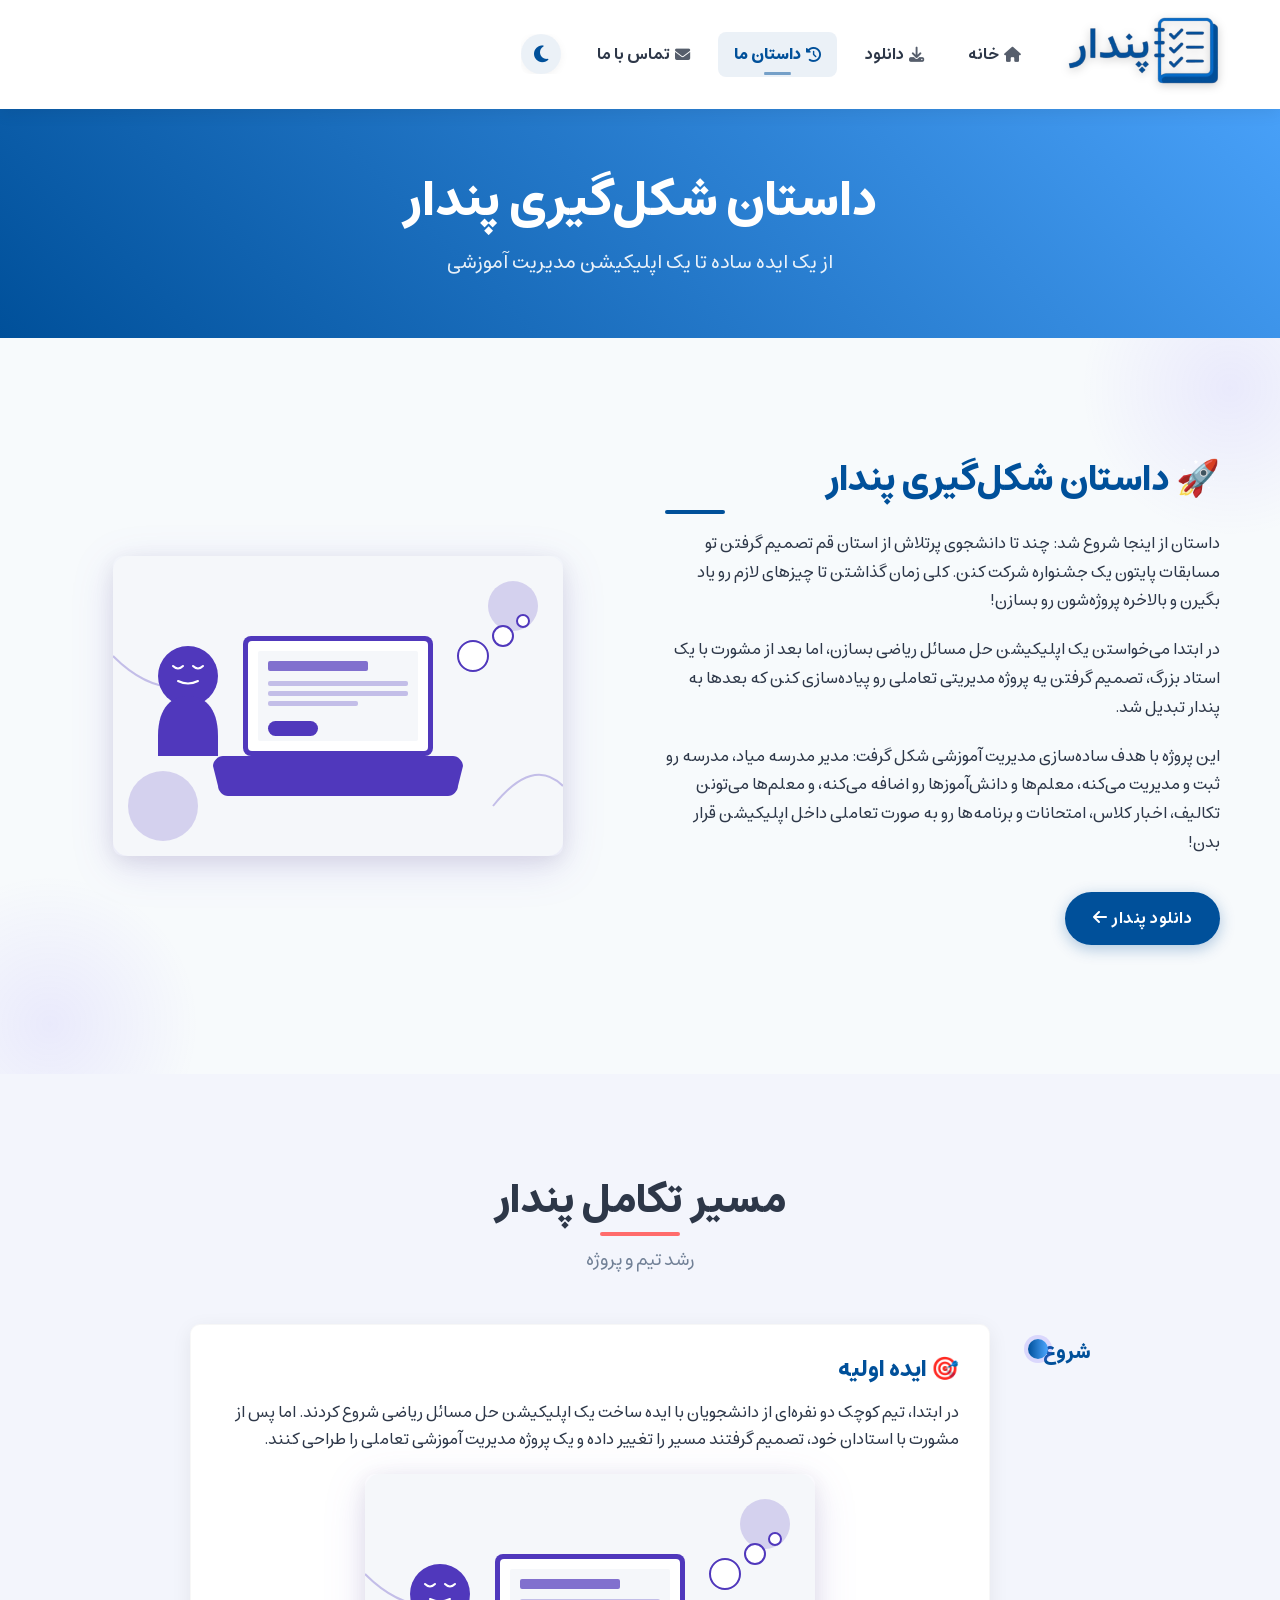
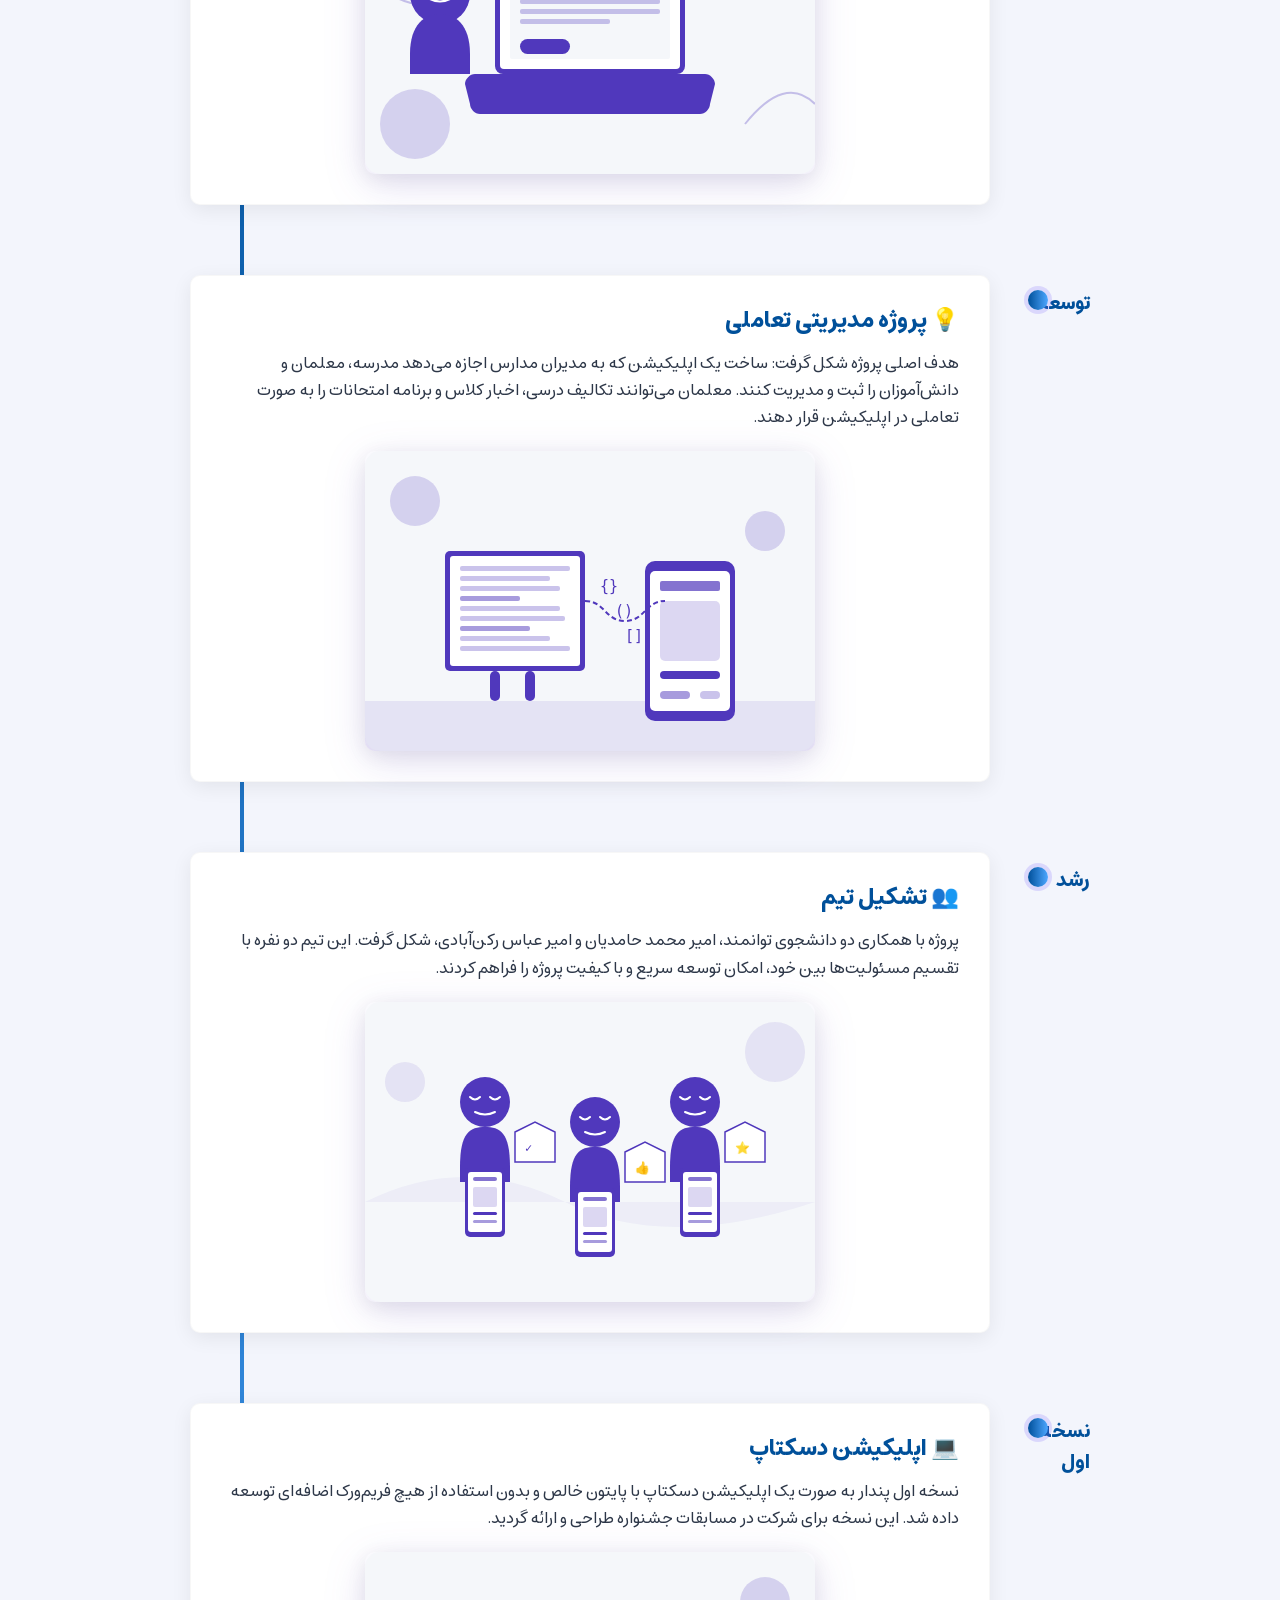
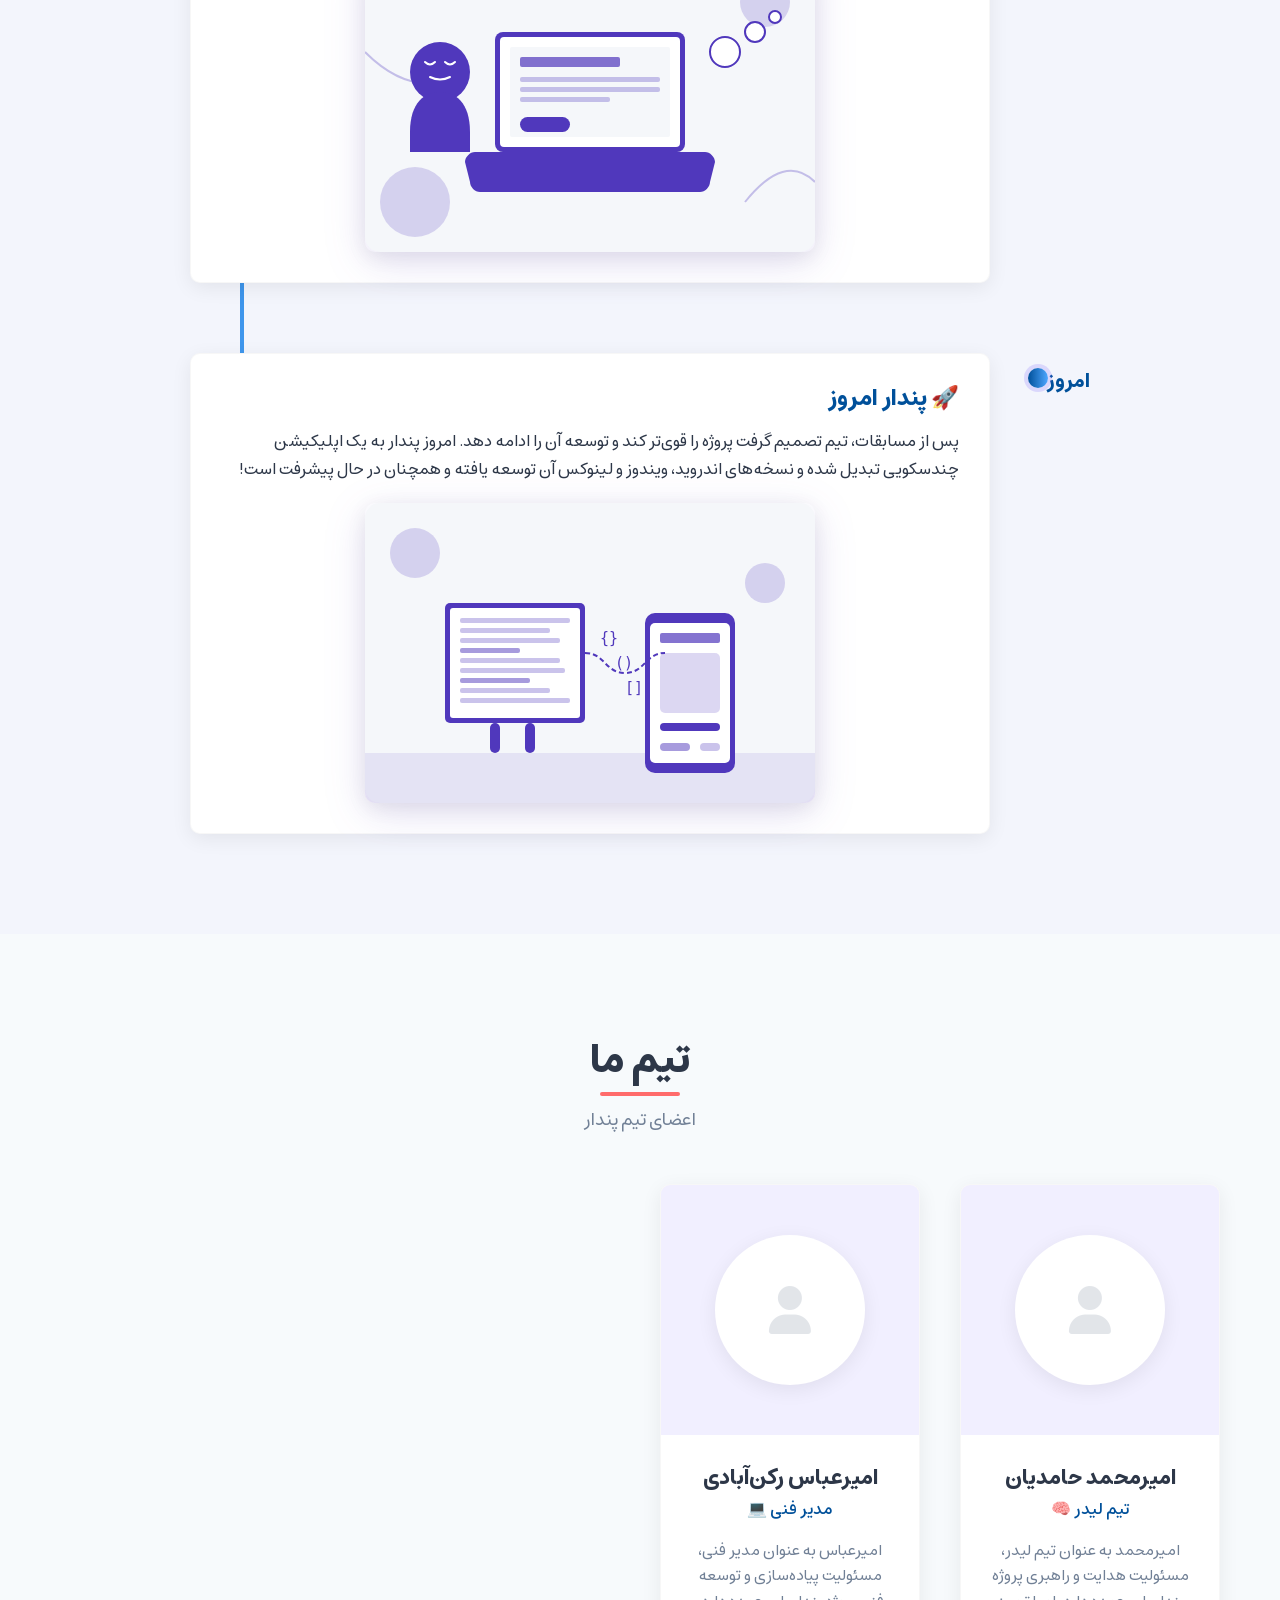
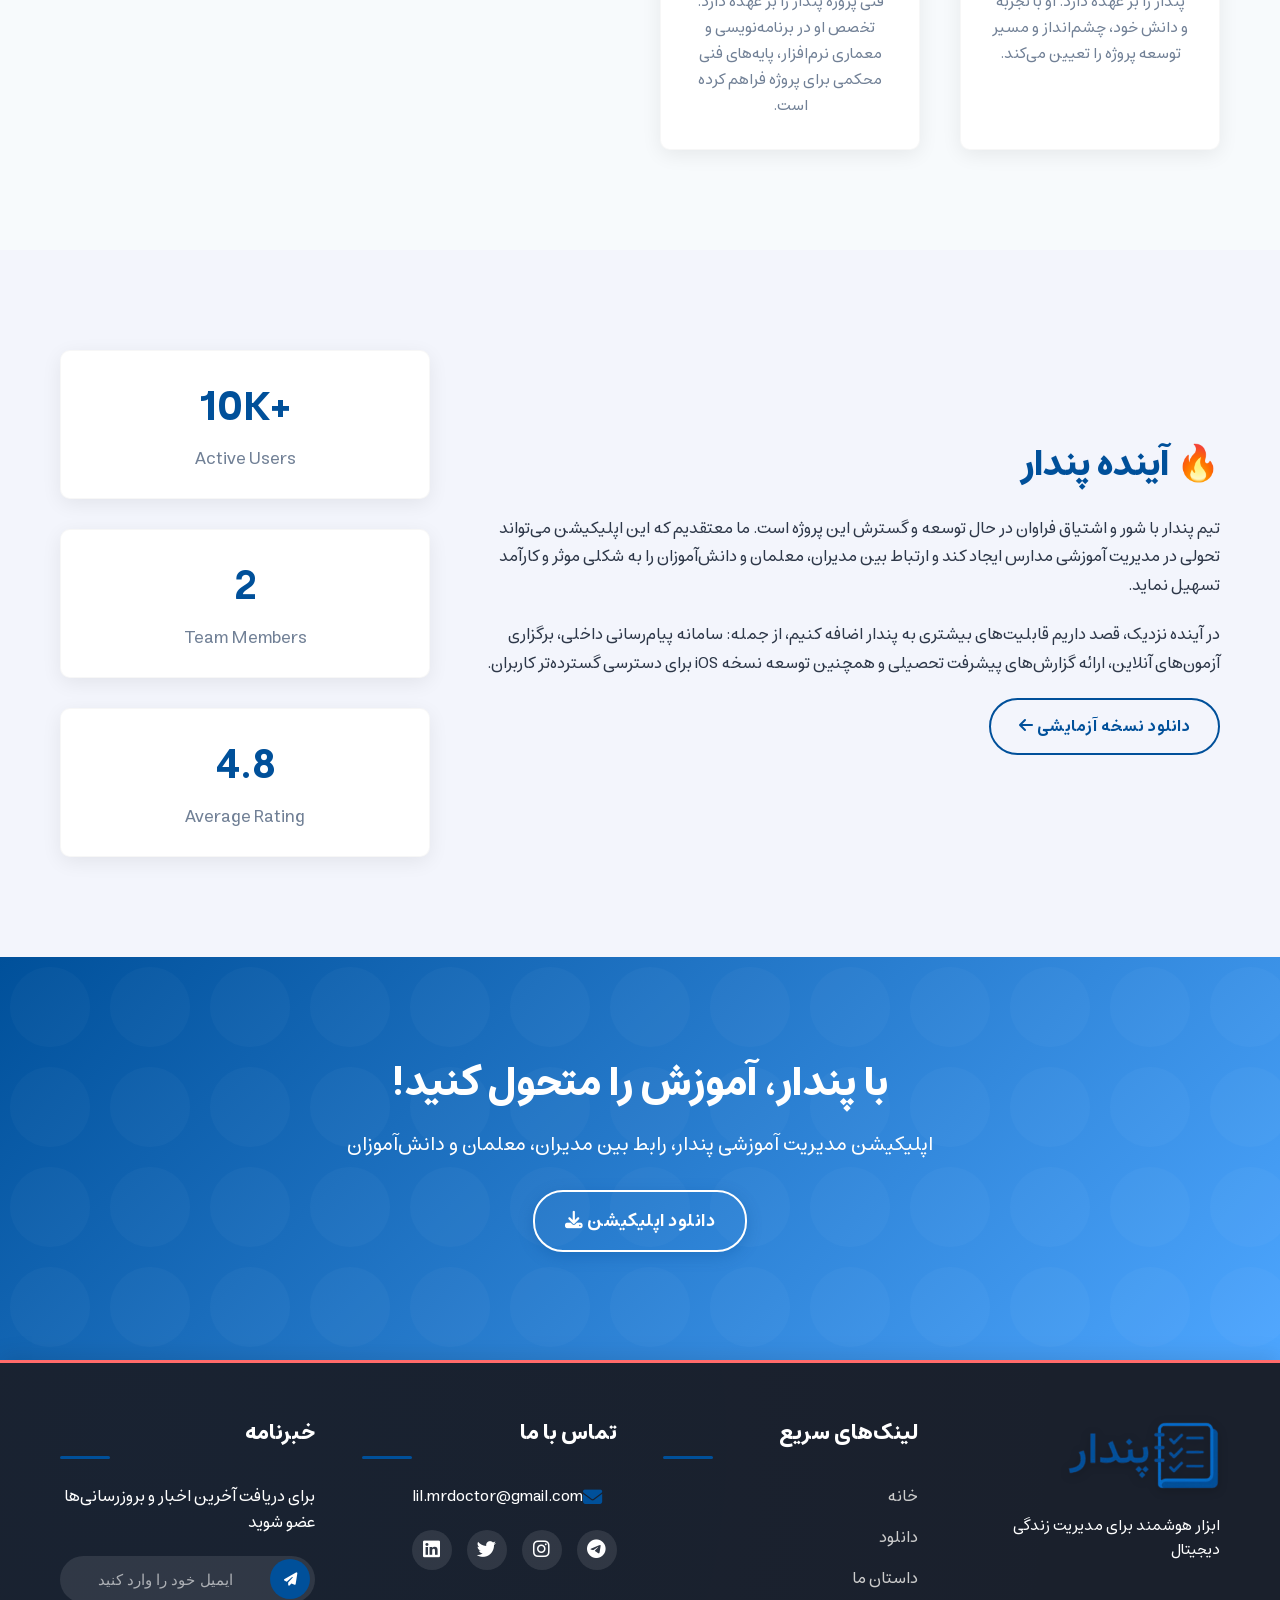
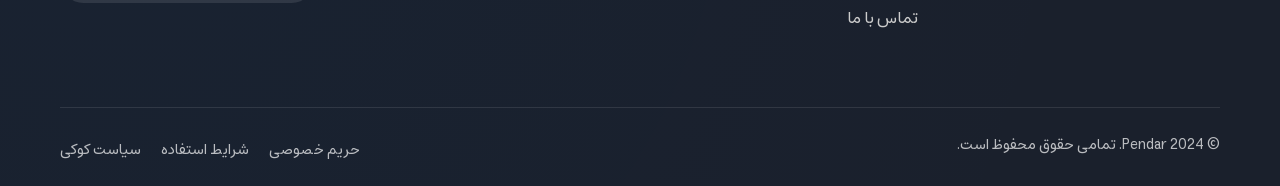
==== commit 97bf5646: "Update story.html" ====
--- a/story.html
+++ b/story.html
@@ -209,16 +209,16 @@
                 </div>
                 <div class="vision-stats">
                     <div class="stat-item">
+                        <span class="stat-value">+10K</span>
+                        <span class="stat-label">Active Users</span>
+                    </div>
+                    <div class="stat-item">
                         <span class="stat-value">2</span>
-                        <span class="stat-label">اعضای تیم</span>
+                        <span class="stat-label">Team Members</span>
                     </div>
                     <div class="stat-item">
-                        <span class="stat-value">3</span>
-                        <span class="stat-label">پلتفرم‌های پشتیبانی شده</span>
-                    </div>
-                    <div class="stat-item">
-                        <span class="stat-value">∞</span>
-                        <span class="stat-label">انگیزه و اشتیاق</span>
+                        <span class="stat-value">4.8</span>
+                        <span class="stat-label">Average Rating</span>
                     </div>
                 </div>
             </div>
@@ -283,4 +283,4 @@
 
     <script src="js/script.js"></script>
 </body>
-</html> +</html> 
